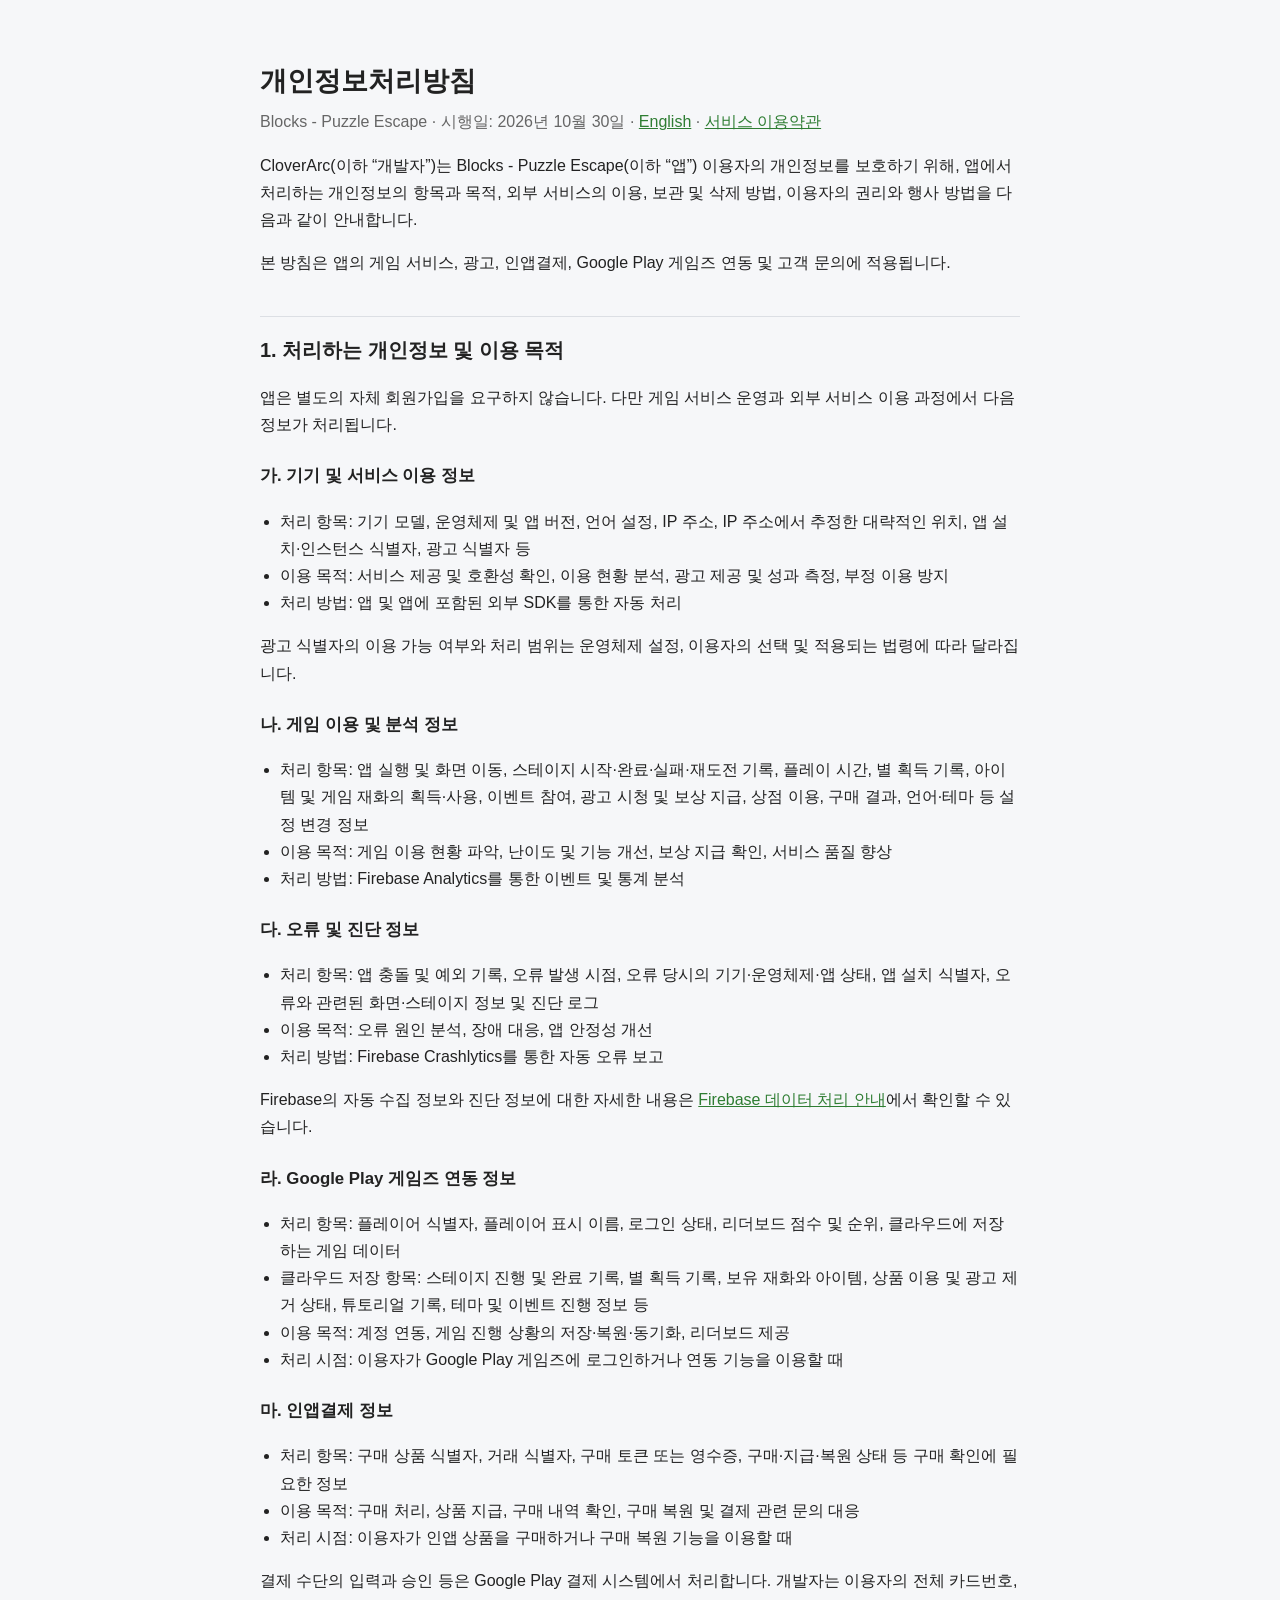
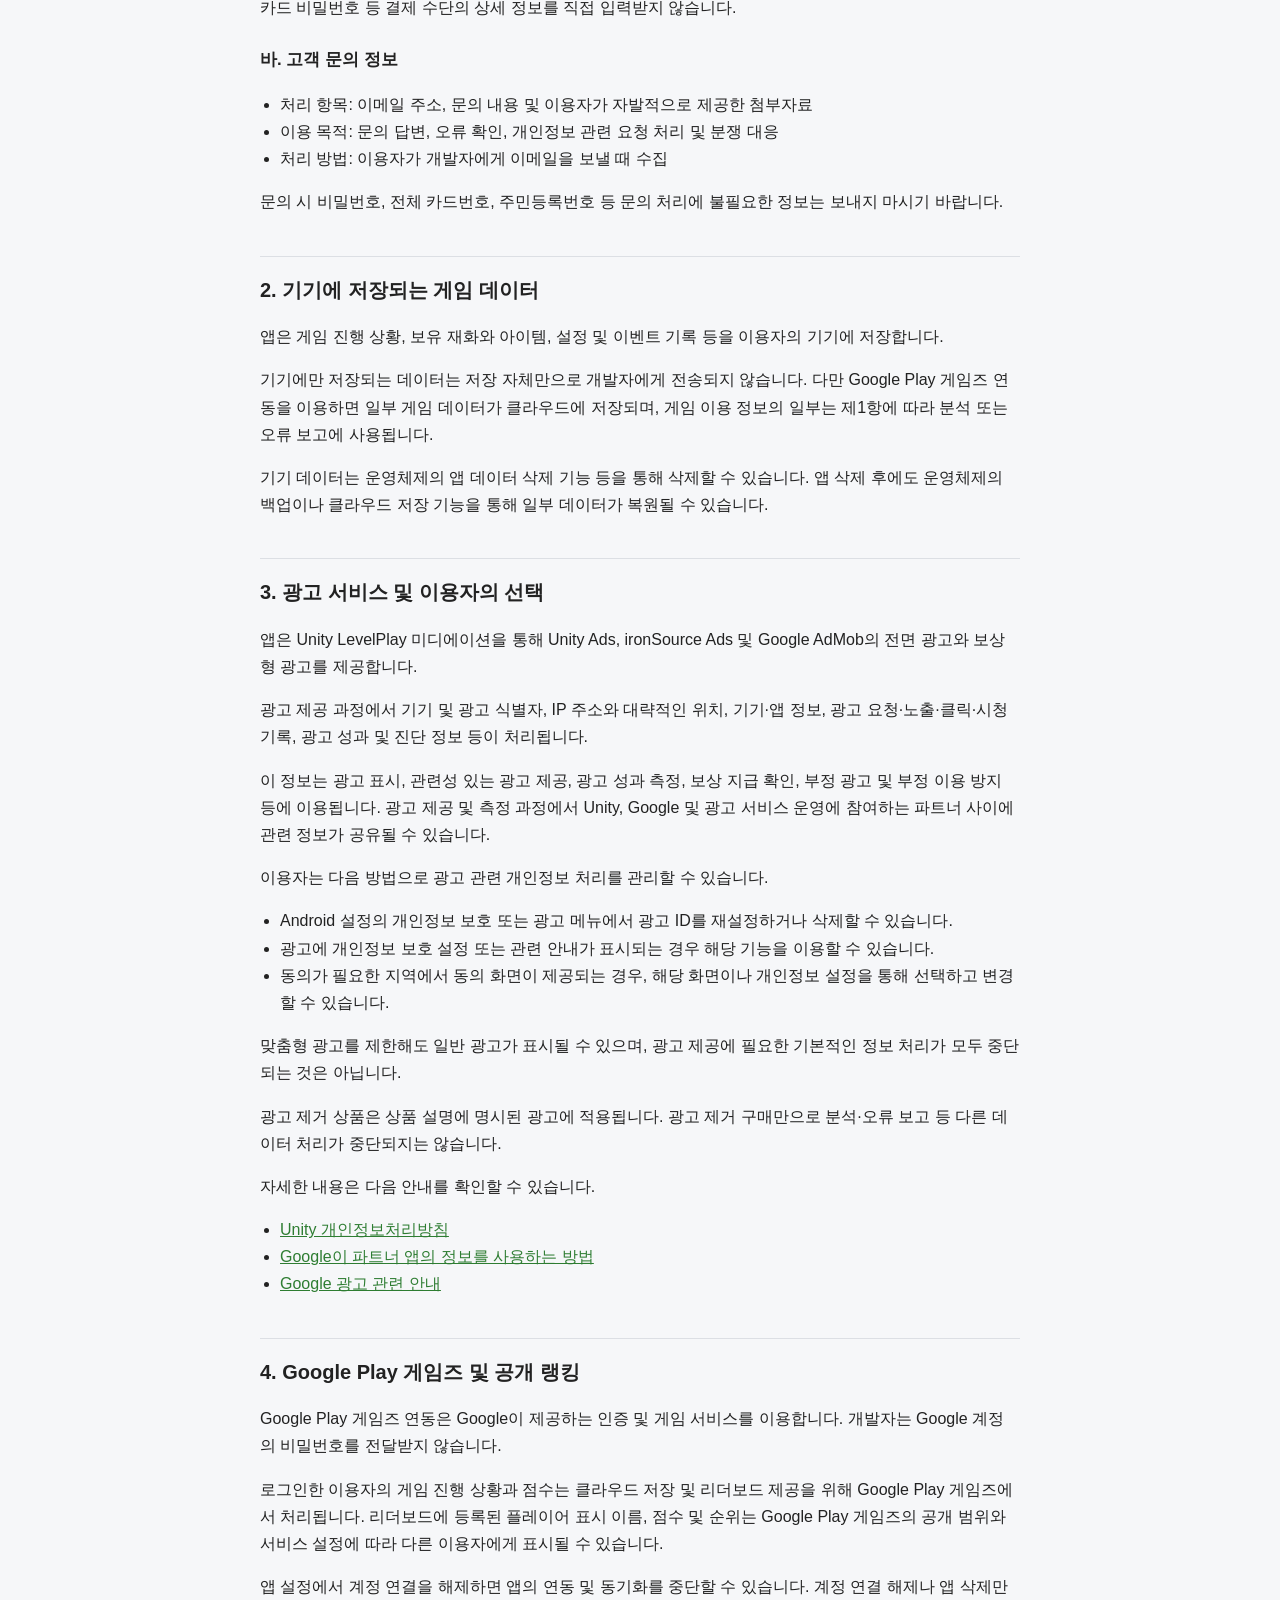
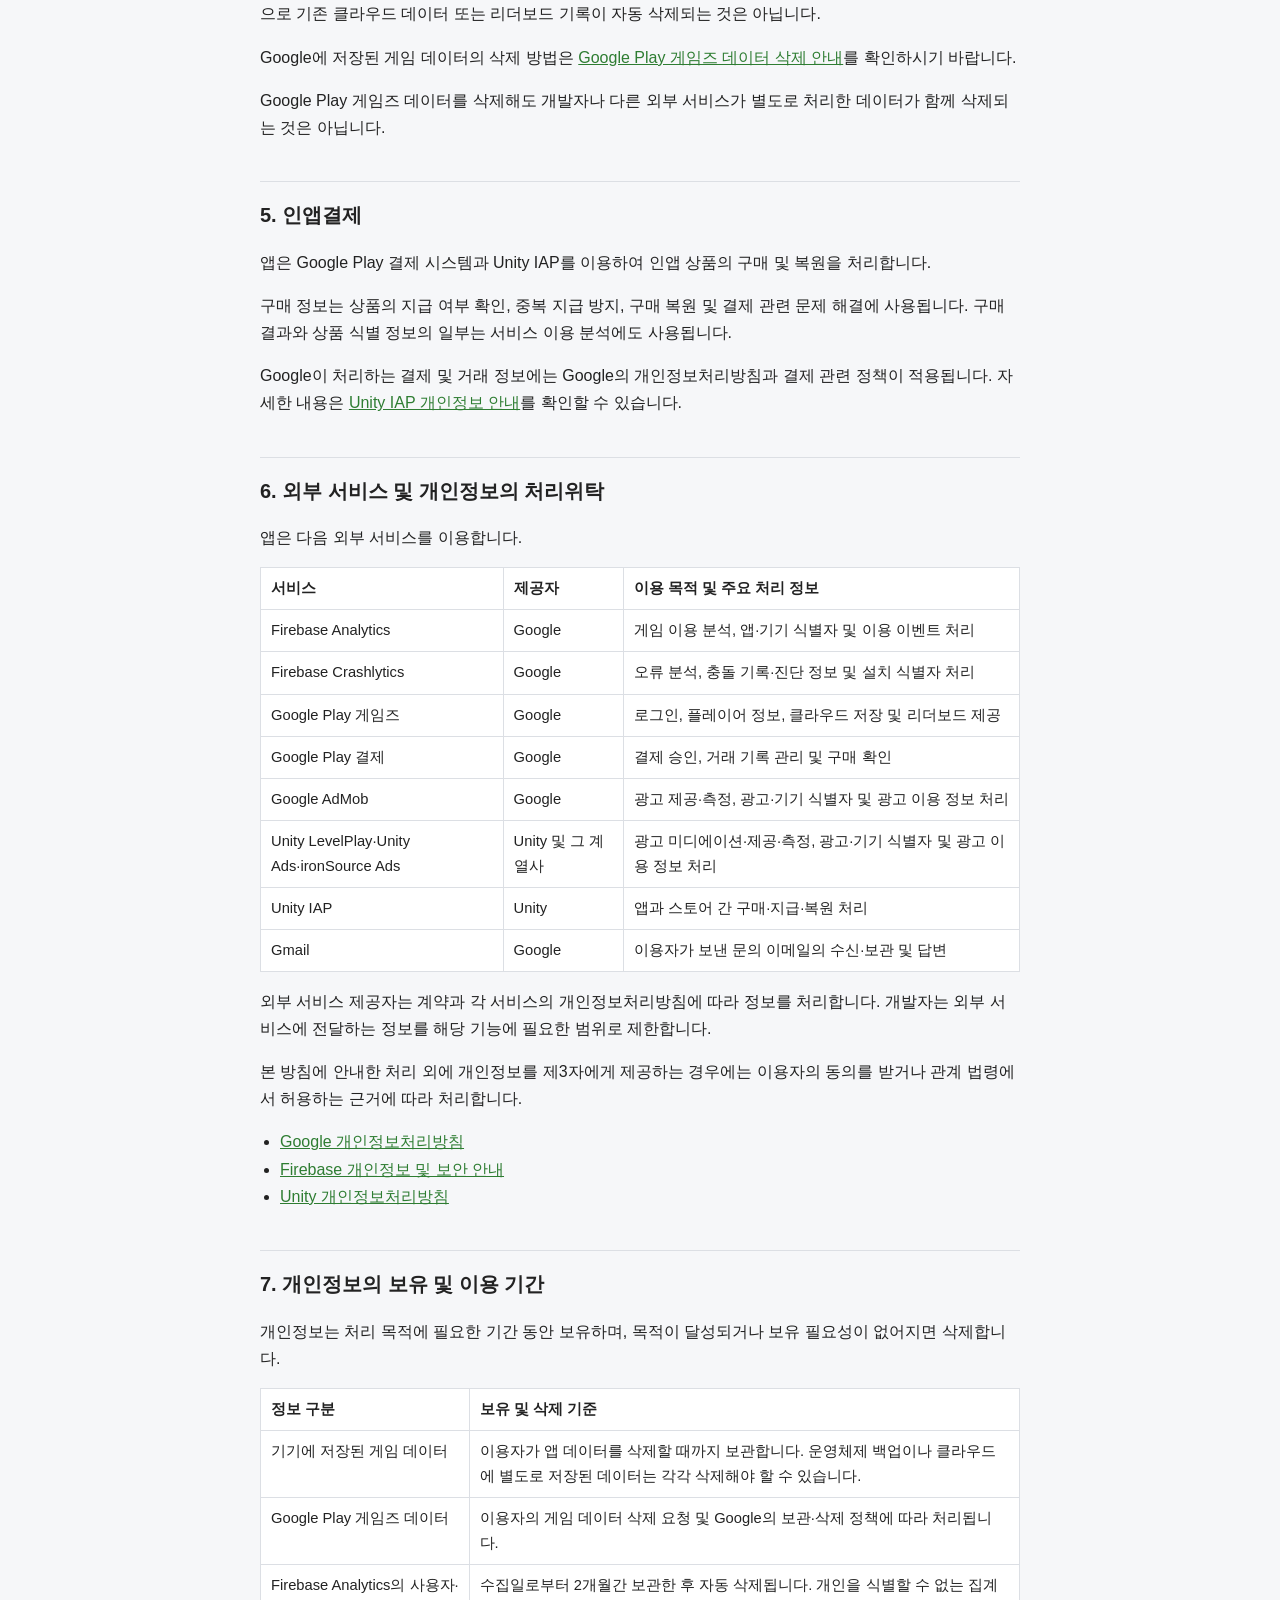
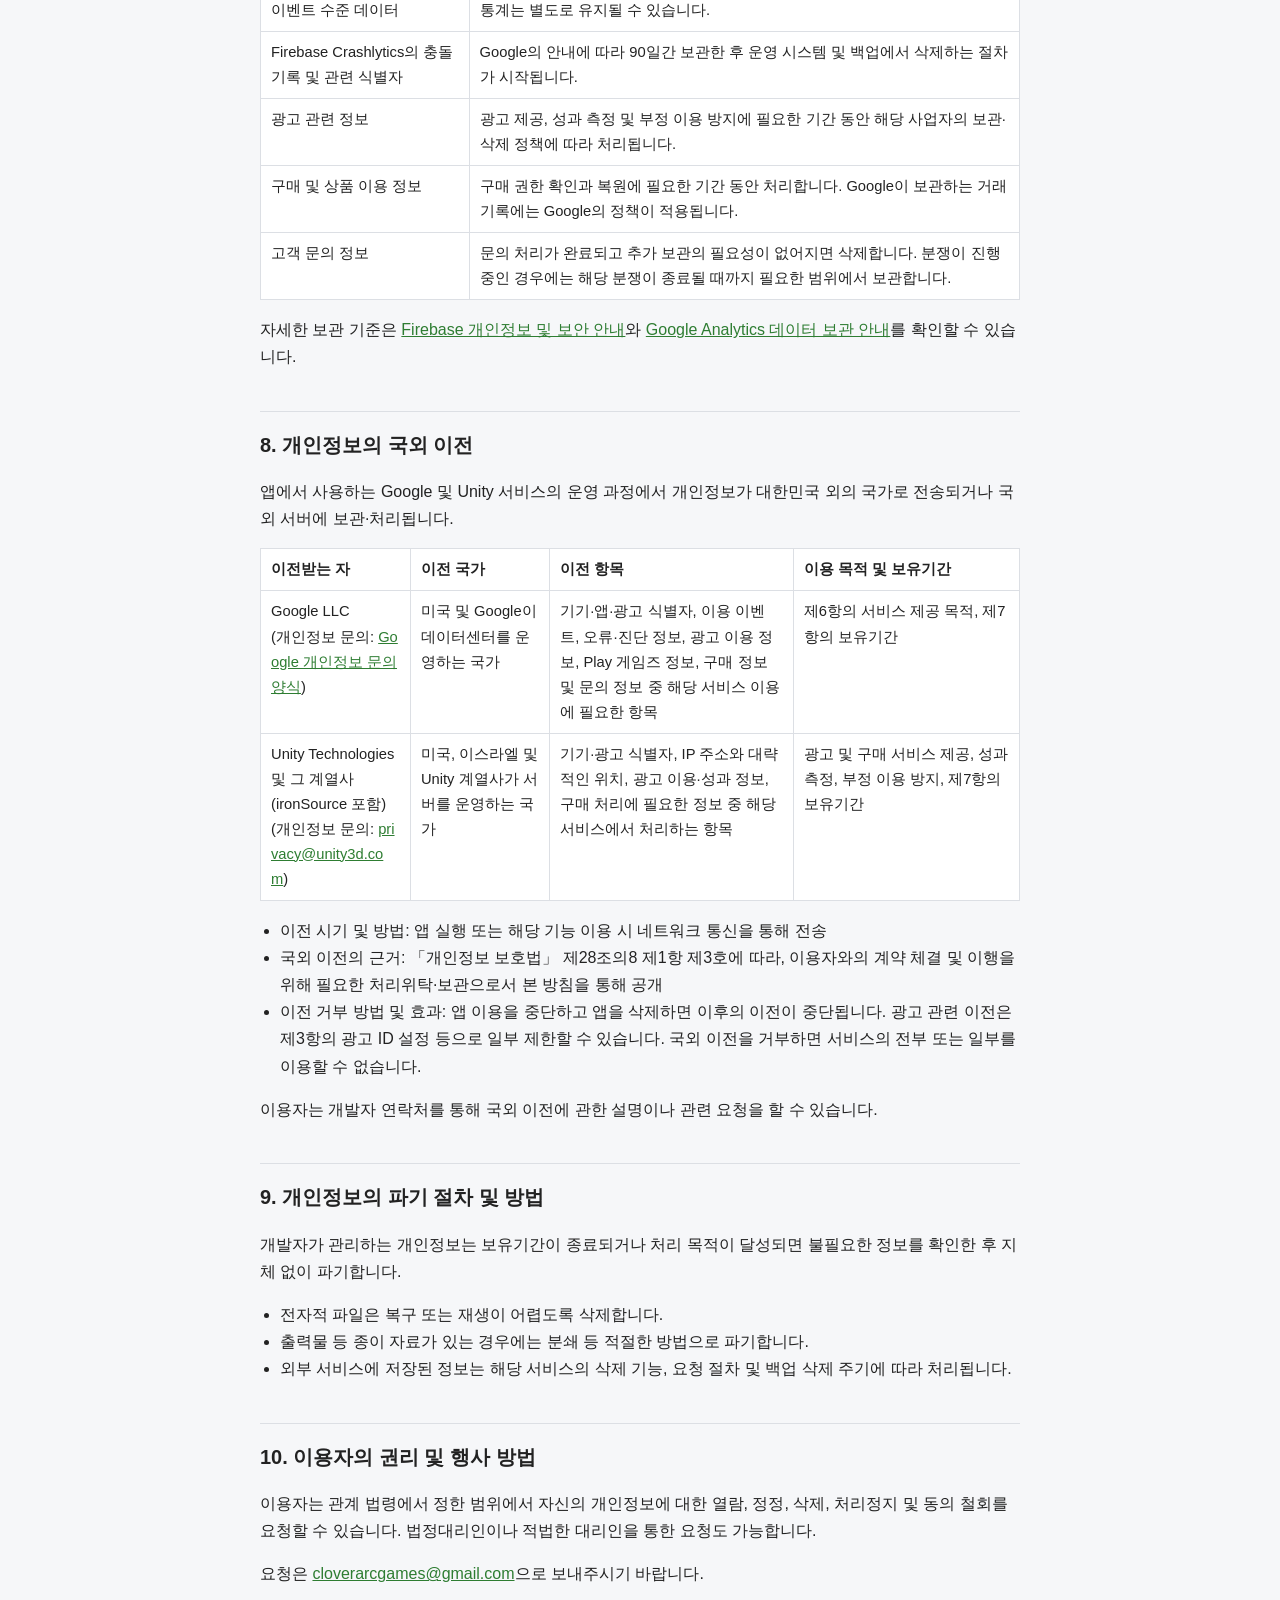
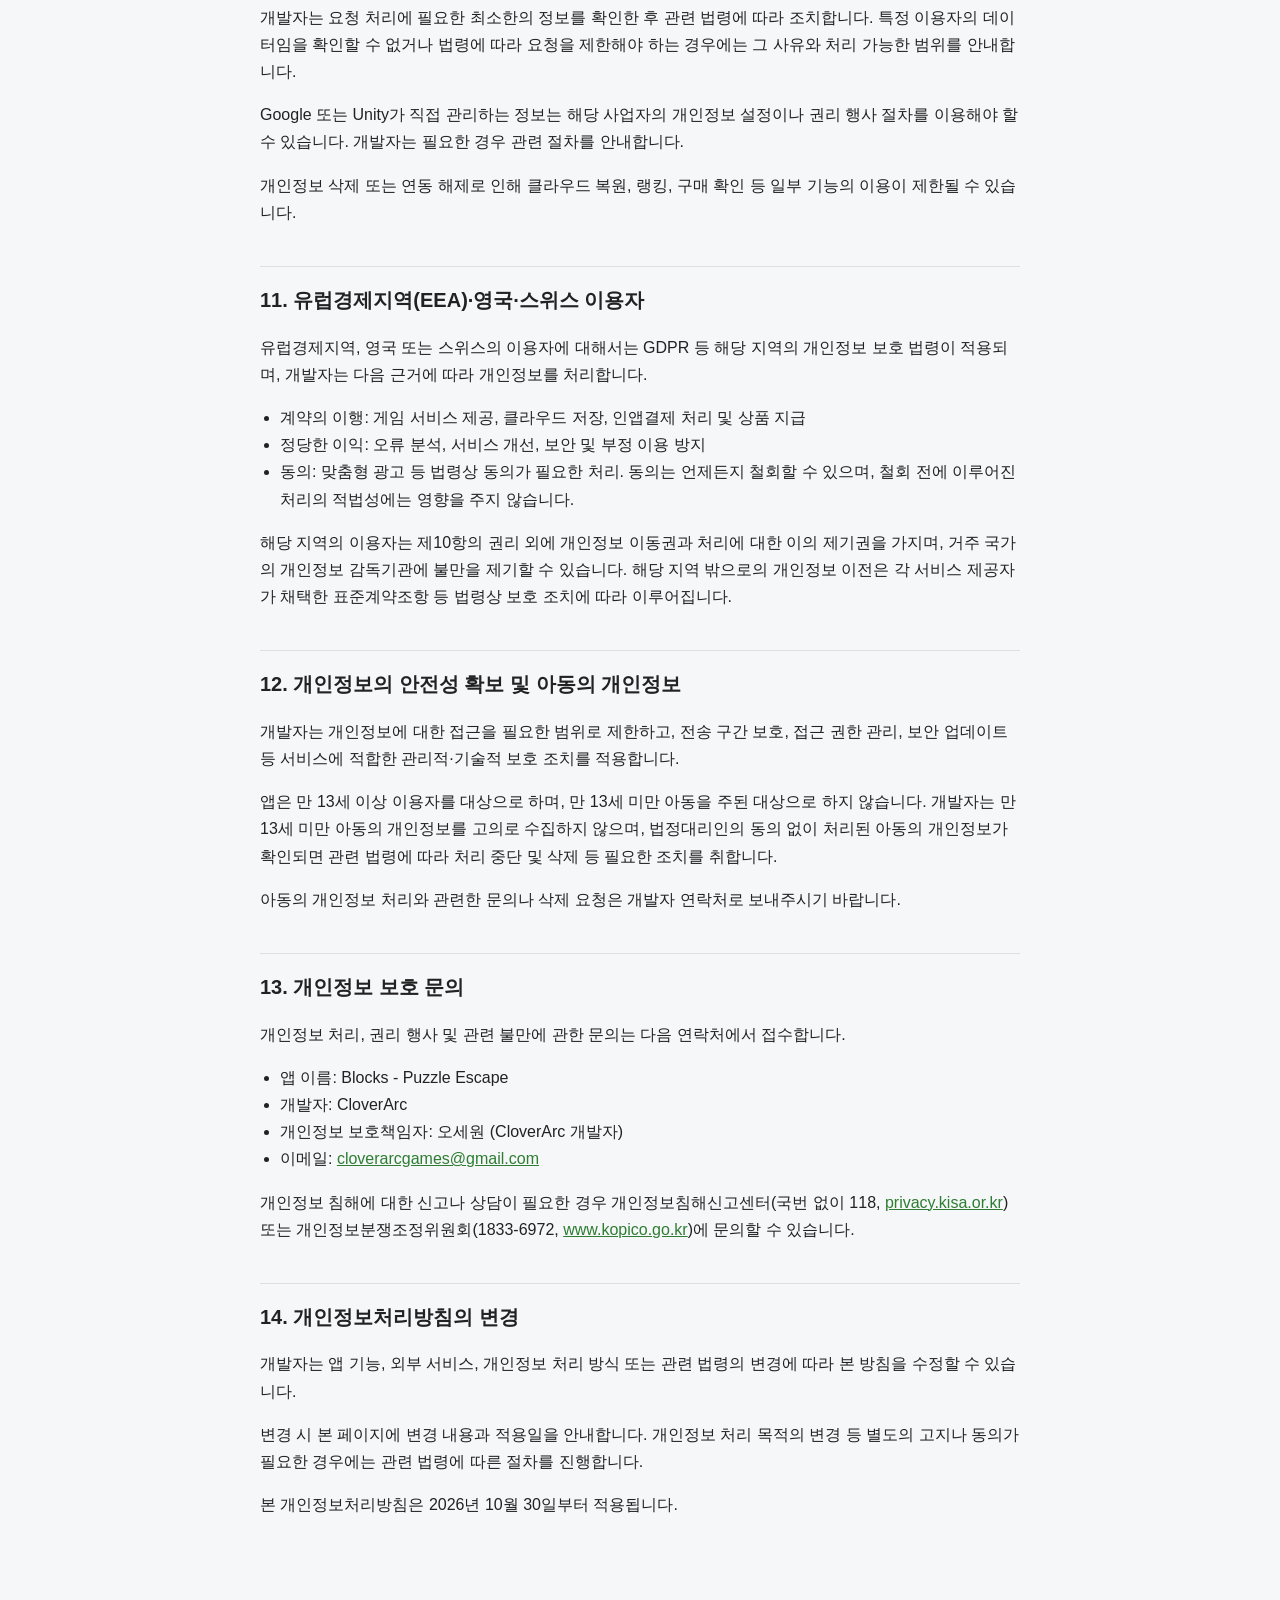
==== privacy-ko.html @ 192f9d43 "Private, Terms" ====
<!doctype html>
<html lang="ko">
<head>
  <meta charset="utf-8">
  <meta name="viewport" content="width=device-width, initial-scale=1">
  <title>개인정보처리방침 - Blocks - Puzzle Escape</title>
  <style>
    :root { --bg: #f6f7f9; --fg: #222; --muted: #666; --line: #dcdfe4; --link: #2e7d32; --card: #fff; }
    @media (prefers-color-scheme: dark) {
      :root { --bg: #15171a; --fg: #e6e6e6; --muted: #a0a4aa; --line: #33373d; --link: #81c784; --card: #1d2024; }
    }
    body { margin: 0; font-family: -apple-system, "Segoe UI", "Noto Sans KR", sans-serif; background: var(--bg); color: var(--fg); line-height: 1.7; }
    main { max-width: 760px; margin: 0 auto; padding: 40px 16px 80px; }
    h1 { font-size: 1.7rem; margin-bottom: 4px; }
    h2 { font-size: 1.25rem; margin-top: 40px; padding-top: 16px; border-top: 1px solid var(--line); }
    h3 { font-size: 1.05rem; margin-top: 24px; }
    a { color: var(--link); word-break: break-all; }
    .meta { color: var(--muted); margin-top: 0; }
    .table-wrap { overflow-x: auto; }
    table { border-collapse: collapse; width: 100%; background: var(--card); font-size: 0.92rem; }
    th, td { border: 1px solid var(--line); padding: 8px 10px; text-align: left; vertical-align: top; }
    th { white-space: nowrap; }
    ul { padding-left: 20px; }
  </style>
</head>
<body>
<main>
  <h1>개인정보처리방침</h1>
  <p class="meta">Blocks - Puzzle Escape · 시행일: 2026년 10월 30일 · <a href="privacy.html">English</a> · <a href="terms-ko.html">서비스 이용약관</a></p>

  <p>CloverArc(이하 “개발자”)는 Blocks - Puzzle Escape(이하 “앱”) 이용자의 개인정보를 보호하기 위해, 앱에서 처리하는 개인정보의 항목과 목적, 외부 서비스의 이용, 보관 및 삭제 방법, 이용자의 권리와 행사 방법을 다음과 같이 안내합니다.</p>
  <p>본 방침은 앱의 게임 서비스, 광고, 인앱결제, Google Play 게임즈 연동 및 고객 문의에 적용됩니다.</p>

  <h2>1. 처리하는 개인정보 및 이용 목적</h2>
  <p>앱은 별도의 자체 회원가입을 요구하지 않습니다. 다만 게임 서비스 운영과 외부 서비스 이용 과정에서 다음 정보가 처리됩니다.</p>

  <h3>가. 기기 및 서비스 이용 정보</h3>
  <ul>
    <li>처리 항목: 기기 모델, 운영체제 및 앱 버전, 언어 설정, IP 주소, IP 주소에서 추정한 대략적인 위치, 앱 설치·인스턴스 식별자, 광고 식별자 등</li>
    <li>이용 목적: 서비스 제공 및 호환성 확인, 이용 현황 분석, 광고 제공 및 성과 측정, 부정 이용 방지</li>
    <li>처리 방법: 앱 및 앱에 포함된 외부 SDK를 통한 자동 처리</li>
  </ul>
  <p>광고 식별자의 이용 가능 여부와 처리 범위는 운영체제 설정, 이용자의 선택 및 적용되는 법령에 따라 달라집니다.</p>

  <h3>나. 게임 이용 및 분석 정보</h3>
  <ul>
    <li>처리 항목: 앱 실행 및 화면 이동, 스테이지 시작·완료·실패·재도전 기록, 플레이 시간, 별 획득 기록, 아이템 및 게임 재화의 획득·사용, 이벤트 참여, 광고 시청 및 보상 지급, 상점 이용, 구매 결과, 언어·테마 등 설정 변경 정보</li>
    <li>이용 목적: 게임 이용 현황 파악, 난이도 및 기능 개선, 보상 지급 확인, 서비스 품질 향상</li>
    <li>처리 방법: Firebase Analytics를 통한 이벤트 및 통계 분석</li>
  </ul>

  <h3>다. 오류 및 진단 정보</h3>
  <ul>
    <li>처리 항목: 앱 충돌 및 예외 기록, 오류 발생 시점, 오류 당시의 기기·운영체제·앱 상태, 앱 설치 식별자, 오류와 관련된 화면·스테이지 정보 및 진단 로그</li>
    <li>이용 목적: 오류 원인 분석, 장애 대응, 앱 안정성 개선</li>
    <li>처리 방법: Firebase Crashlytics를 통한 자동 오류 보고</li>
  </ul>
  <p>Firebase의 자동 수집 정보와 진단 정보에 대한 자세한 내용은 <a href="https://firebase.google.com/docs/android/play-data-disclosure">Firebase 데이터 처리 안내</a>에서 확인할 수 있습니다.</p>

  <h3>라. Google Play 게임즈 연동 정보</h3>
  <ul>
    <li>처리 항목: 플레이어 식별자, 플레이어 표시 이름, 로그인 상태, 리더보드 점수 및 순위, 클라우드에 저장하는 게임 데이터</li>
    <li>클라우드 저장 항목: 스테이지 진행 및 완료 기록, 별 획득 기록, 보유 재화와 아이템, 상품 이용 및 광고 제거 상태, 튜토리얼 기록, 테마 및 이벤트 진행 정보 등</li>
    <li>이용 목적: 계정 연동, 게임 진행 상황의 저장·복원·동기화, 리더보드 제공</li>
    <li>처리 시점: 이용자가 Google Play 게임즈에 로그인하거나 연동 기능을 이용할 때</li>
  </ul>

  <h3>마. 인앱결제 정보</h3>
  <ul>
    <li>처리 항목: 구매 상품 식별자, 거래 식별자, 구매 토큰 또는 영수증, 구매·지급·복원 상태 등 구매 확인에 필요한 정보</li>
    <li>이용 목적: 구매 처리, 상품 지급, 구매 내역 확인, 구매 복원 및 결제 관련 문의 대응</li>
    <li>처리 시점: 이용자가 인앱 상품을 구매하거나 구매 복원 기능을 이용할 때</li>
  </ul>
  <p>결제 수단의 입력과 승인 등은 Google Play 결제 시스템에서 처리합니다. 개발자는 이용자의 전체 카드번호, 카드 비밀번호 등 결제 수단의 상세 정보를 직접 입력받지 않습니다.</p>

  <h3>바. 고객 문의 정보</h3>
  <ul>
    <li>처리 항목: 이메일 주소, 문의 내용 및 이용자가 자발적으로 제공한 첨부자료</li>
    <li>이용 목적: 문의 답변, 오류 확인, 개인정보 관련 요청 처리 및 분쟁 대응</li>
    <li>처리 방법: 이용자가 개발자에게 이메일을 보낼 때 수집</li>
  </ul>
  <p>문의 시 비밀번호, 전체 카드번호, 주민등록번호 등 문의 처리에 불필요한 정보는 보내지 마시기 바랍니다.</p>

  <h2>2. 기기에 저장되는 게임 데이터</h2>
  <p>앱은 게임 진행 상황, 보유 재화와 아이템, 설정 및 이벤트 기록 등을 이용자의 기기에 저장합니다.</p>
  <p>기기에만 저장되는 데이터는 저장 자체만으로 개발자에게 전송되지 않습니다. 다만 Google Play 게임즈 연동을 이용하면 일부 게임 데이터가 클라우드에 저장되며, 게임 이용 정보의 일부는 제1항에 따라 분석 또는 오류 보고에 사용됩니다.</p>
  <p>기기 데이터는 운영체제의 앱 데이터 삭제 기능 등을 통해 삭제할 수 있습니다. 앱 삭제 후에도 운영체제의 백업이나 클라우드 저장 기능을 통해 일부 데이터가 복원될 수 있습니다.</p>

  <h2>3. 광고 서비스 및 이용자의 선택</h2>
  <p>앱은 Unity LevelPlay 미디에이션을 통해 Unity Ads, ironSource Ads 및 Google AdMob의 전면 광고와 보상형 광고를 제공합니다.</p>
  <p>광고 제공 과정에서 기기 및 광고 식별자, IP 주소와 대략적인 위치, 기기·앱 정보, 광고 요청·노출·클릭·시청 기록, 광고 성과 및 진단 정보 등이 처리됩니다.</p>
  <p>이 정보는 광고 표시, 관련성 있는 광고 제공, 광고 성과 측정, 보상 지급 확인, 부정 광고 및 부정 이용 방지 등에 이용됩니다. 광고 제공 및 측정 과정에서 Unity, Google 및 광고 서비스 운영에 참여하는 파트너 사이에 관련 정보가 공유될 수 있습니다.</p>
  <p>이용자는 다음 방법으로 광고 관련 개인정보 처리를 관리할 수 있습니다.</p>
  <ul>
    <li>Android 설정의 개인정보 보호 또는 광고 메뉴에서 광고 ID를 재설정하거나 삭제할 수 있습니다.</li>
    <li>광고에 개인정보 보호 설정 또는 관련 안내가 표시되는 경우 해당 기능을 이용할 수 있습니다.</li>
    <li>동의가 필요한 지역에서 동의 화면이 제공되는 경우, 해당 화면이나 개인정보 설정을 통해 선택하고 변경할 수 있습니다.</li>
  </ul>
  <p>맞춤형 광고를 제한해도 일반 광고가 표시될 수 있으며, 광고 제공에 필요한 기본적인 정보 처리가 모두 중단되는 것은 아닙니다.</p>
  <p>광고 제거 상품은 상품 설명에 명시된 광고에 적용됩니다. 광고 제거 구매만으로 분석·오류 보고 등 다른 데이터 처리가 중단되지는 않습니다.</p>
  <p>자세한 내용은 다음 안내를 확인할 수 있습니다.</p>
  <ul>
    <li><a href="https://unity.com/legal/game-player-and-app-user-privacy-policy">Unity 개인정보처리방침</a></li>
    <li><a href="https://policies.google.com/technologies/partner-sites?hl=ko">Google이 파트너 앱의 정보를 사용하는 방법</a></li>
    <li><a href="https://policies.google.com/technologies/ads?hl=ko">Google 광고 관련 안내</a></li>
  </ul>

  <h2>4. Google Play 게임즈 및 공개 랭킹</h2>
  <p>Google Play 게임즈 연동은 Google이 제공하는 인증 및 게임 서비스를 이용합니다. 개발자는 Google 계정의 비밀번호를 전달받지 않습니다.</p>
  <p>로그인한 이용자의 게임 진행 상황과 점수는 클라우드 저장 및 리더보드 제공을 위해 Google Play 게임즈에서 처리됩니다. 리더보드에 등록된 플레이어 표시 이름, 점수 및 순위는 Google Play 게임즈의 공개 범위와 서비스 설정에 따라 다른 이용자에게 표시될 수 있습니다.</p>
  <p>앱 설정에서 계정 연결을 해제하면 앱의 연동 및 동기화를 중단할 수 있습니다. 계정 연결 해제나 앱 삭제만으로 기존 클라우드 데이터 또는 리더보드 기록이 자동 삭제되는 것은 아닙니다.</p>
  <p>Google에 저장된 게임 데이터의 삭제 방법은 <a href="https://support.google.com/googleplay/answer/9130646?hl=ko">Google Play 게임즈 데이터 삭제 안내</a>를 확인하시기 바랍니다.</p>
  <p>Google Play 게임즈 데이터를 삭제해도 개발자나 다른 외부 서비스가 별도로 처리한 데이터가 함께 삭제되는 것은 아닙니다.</p>

  <h2>5. 인앱결제</h2>
  <p>앱은 Google Play 결제 시스템과 Unity IAP를 이용하여 인앱 상품의 구매 및 복원을 처리합니다.</p>
  <p>구매 정보는 상품의 지급 여부 확인, 중복 지급 방지, 구매 복원 및 결제 관련 문제 해결에 사용됩니다. 구매 결과와 상품 식별 정보의 일부는 서비스 이용 분석에도 사용됩니다.</p>
  <p>Google이 처리하는 결제 및 거래 정보에는 Google의 개인정보처리방침과 결제 관련 정책이 적용됩니다. 자세한 내용은 <a href="https://docs.unity.com/en-us/iap/privacy-and-consent">Unity IAP 개인정보 안내</a>를 확인할 수 있습니다.</p>

  <h2>6. 외부 서비스 및 개인정보의 처리위탁</h2>
  <p>앱은 다음 외부 서비스를 이용합니다.</p>
  <div class="table-wrap">
  <table>
    <tr><th>서비스</th><th>제공자</th><th>이용 목적 및 주요 처리 정보</th></tr>
    <tr><td>Firebase Analytics</td><td>Google</td><td>게임 이용 분석, 앱·기기 식별자 및 이용 이벤트 처리</td></tr>
    <tr><td>Firebase Crashlytics</td><td>Google</td><td>오류 분석, 충돌 기록·진단 정보 및 설치 식별자 처리</td></tr>
    <tr><td>Google Play 게임즈</td><td>Google</td><td>로그인, 플레이어 정보, 클라우드 저장 및 리더보드 제공</td></tr>
    <tr><td>Google Play 결제</td><td>Google</td><td>결제 승인, 거래 기록 관리 및 구매 확인</td></tr>
    <tr><td>Google AdMob</td><td>Google</td><td>광고 제공·측정, 광고·기기 식별자 및 광고 이용 정보 처리</td></tr>
    <tr><td>Unity LevelPlay·Unity Ads·ironSource Ads</td><td>Unity 및 그 계열사</td><td>광고 미디에이션·제공·측정, 광고·기기 식별자 및 광고 이용 정보 처리</td></tr>
    <tr><td>Unity IAP</td><td>Unity</td><td>앱과 스토어 간 구매·지급·복원 처리</td></tr>
    <tr><td>Gmail</td><td>Google</td><td>이용자가 보낸 문의 이메일의 수신·보관 및 답변</td></tr>
  </table>
  </div>
  <p>외부 서비스 제공자는 계약과 각 서비스의 개인정보처리방침에 따라 정보를 처리합니다. 개발자는 외부 서비스에 전달하는 정보를 해당 기능에 필요한 범위로 제한합니다.</p>
  <p>본 방침에 안내한 처리 외에 개인정보를 제3자에게 제공하는 경우에는 이용자의 동의를 받거나 관계 법령에서 허용하는 근거에 따라 처리합니다.</p>
  <ul>
    <li><a href="https://policies.google.com/privacy?hl=ko">Google 개인정보처리방침</a></li>
    <li><a href="https://firebase.google.com/support/privacy">Firebase 개인정보 및 보안 안내</a></li>
    <li><a href="https://unity.com/legal/game-player-and-app-user-privacy-policy">Unity 개인정보처리방침</a></li>
  </ul>

  <h2>7. 개인정보의 보유 및 이용 기간</h2>
  <p>개인정보는 처리 목적에 필요한 기간 동안 보유하며, 목적이 달성되거나 보유 필요성이 없어지면 삭제합니다.</p>
  <div class="table-wrap">
  <table>
    <tr><th>정보 구분</th><th>보유 및 삭제 기준</th></tr>
    <tr><td>기기에 저장된 게임 데이터</td><td>이용자가 앱 데이터를 삭제할 때까지 보관합니다. 운영체제 백업이나 클라우드에 별도로 저장된 데이터는 각각 삭제해야 할 수 있습니다.</td></tr>
    <tr><td>Google Play 게임즈 데이터</td><td>이용자의 게임 데이터 삭제 요청 및 Google의 보관·삭제 정책에 따라 처리됩니다.</td></tr>
    <tr><td>Firebase Analytics의 사용자·이벤트 수준 데이터</td><td>수집일로부터 2개월간 보관한 후 자동 삭제됩니다. 개인을 식별할 수 없는 집계 통계는 별도로 유지될 수 있습니다.</td></tr>
    <tr><td>Firebase Crashlytics의 충돌 기록 및 관련 식별자</td><td>Google의 안내에 따라 90일간 보관한 후 운영 시스템 및 백업에서 삭제하는 절차가 시작됩니다.</td></tr>
    <tr><td>광고 관련 정보</td><td>광고 제공, 성과 측정 및 부정 이용 방지에 필요한 기간 동안 해당 사업자의 보관·삭제 정책에 따라 처리됩니다.</td></tr>
    <tr><td>구매 및 상품 이용 정보</td><td>구매 권한 확인과 복원에 필요한 기간 동안 처리합니다. Google이 보관하는 거래 기록에는 Google의 정책이 적용됩니다.</td></tr>
    <tr><td>고객 문의 정보</td><td>문의 처리가 완료되고 추가 보관의 필요성이 없어지면 삭제합니다. 분쟁이 진행 중인 경우에는 해당 분쟁이 종료될 때까지 필요한 범위에서 보관합니다.</td></tr>
  </table>
  </div>
  <p>자세한 보관 기준은 <a href="https://firebase.google.com/support/privacy">Firebase 개인정보 및 보안 안내</a>와 <a href="https://support.google.com/analytics/answer/7667196?hl=ko">Google Analytics 데이터 보관 안내</a>를 확인할 수 있습니다.</p>

  <h2>8. 개인정보의 국외 이전</h2>
  <p>앱에서 사용하는 Google 및 Unity 서비스의 운영 과정에서 개인정보가 대한민국 외의 국가로 전송되거나 국외 서버에 보관·처리됩니다.</p>
  <div class="table-wrap">
  <table>
    <tr><th>이전받는 자</th><th>이전 국가</th><th>이전 항목</th><th>이용 목적 및 보유기간</th></tr>
    <tr>
      <td>Google LLC<br>(개인정보 문의: <a href="https://support.google.com/policies/contact/general_privacy_form">Google 개인정보 문의 양식</a>)</td>
      <td>미국 및 Google이 데이터센터를 운영하는 국가</td>
      <td>기기·앱·광고 식별자, 이용 이벤트, 오류·진단 정보, 광고 이용 정보, Play 게임즈 정보, 구매 정보 및 문의 정보 중 해당 서비스 이용에 필요한 항목</td>
      <td>제6항의 서비스 제공 목적, 제7항의 보유기간</td>
    </tr>
    <tr>
      <td>Unity Technologies 및 그 계열사(ironSource 포함)<br>(개인정보 문의: <a href="mailto:privacy@unity3d.com">privacy@unity3d.com</a>)</td>
      <td>미국, 이스라엘 및 Unity 계열사가 서버를 운영하는 국가</td>
      <td>기기·광고 식별자, IP 주소와 대략적인 위치, 광고 이용·성과 정보, 구매 처리에 필요한 정보 중 해당 서비스에서 처리하는 항목</td>
      <td>광고 및 구매 서비스 제공, 성과 측정, 부정 이용 방지, 제7항의 보유기간</td>
    </tr>
  </table>
  </div>
  <ul>
    <li>이전 시기 및 방법: 앱 실행 또는 해당 기능 이용 시 네트워크 통신을 통해 전송</li>
    <li>국외 이전의 근거: 「개인정보 보호법」 제28조의8 제1항 제3호에 따라, 이용자와의 계약 체결 및 이행을 위해 필요한 처리위탁·보관으로서 본 방침을 통해 공개</li>
    <li>이전 거부 방법 및 효과: 앱 이용을 중단하고 앱을 삭제하면 이후의 이전이 중단됩니다. 광고 관련 이전은 제3항의 광고 ID 설정 등으로 일부 제한할 수 있습니다. 국외 이전을 거부하면 서비스의 전부 또는 일부를 이용할 수 없습니다.</li>
  </ul>
  <p>이용자는 개발자 연락처를 통해 국외 이전에 관한 설명이나 관련 요청을 할 수 있습니다.</p>

  <h2>9. 개인정보의 파기 절차 및 방법</h2>
  <p>개발자가 관리하는 개인정보는 보유기간이 종료되거나 처리 목적이 달성되면 불필요한 정보를 확인한 후 지체 없이 파기합니다.</p>
  <ul>
    <li>전자적 파일은 복구 또는 재생이 어렵도록 삭제합니다.</li>
    <li>출력물 등 종이 자료가 있는 경우에는 분쇄 등 적절한 방법으로 파기합니다.</li>
    <li>외부 서비스에 저장된 정보는 해당 서비스의 삭제 기능, 요청 절차 및 백업 삭제 주기에 따라 처리됩니다.</li>
  </ul>

  <h2>10. 이용자의 권리 및 행사 방법</h2>
  <p>이용자는 관계 법령에서 정한 범위에서 자신의 개인정보에 대한 열람, 정정, 삭제, 처리정지 및 동의 철회를 요청할 수 있습니다. 법정대리인이나 적법한 대리인을 통한 요청도 가능합니다.</p>
  <p>요청은 <a href="mailto:cloverarcgames@gmail.com">cloverarcgames@gmail.com</a>으로 보내주시기 바랍니다.</p>
  <p>개발자는 요청 처리에 필요한 최소한의 정보를 확인한 후 관련 법령에 따라 조치합니다. 특정 이용자의 데이터임을 확인할 수 없거나 법령에 따라 요청을 제한해야 하는 경우에는 그 사유와 처리 가능한 범위를 안내합니다.</p>
  <p>Google 또는 Unity가 직접 관리하는 정보는 해당 사업자의 개인정보 설정이나 권리 행사 절차를 이용해야 할 수 있습니다. 개발자는 필요한 경우 관련 절차를 안내합니다.</p>
  <p>개인정보 삭제 또는 연동 해제로 인해 클라우드 복원, 랭킹, 구매 확인 등 일부 기능의 이용이 제한될 수 있습니다.</p>

  <h2>11. 유럽경제지역(EEA)·영국·스위스 이용자</h2>
  <p>유럽경제지역, 영국 또는 스위스의 이용자에 대해서는 GDPR 등 해당 지역의 개인정보 보호 법령이 적용되며, 개발자는 다음 근거에 따라 개인정보를 처리합니다.</p>
  <ul>
    <li>계약의 이행: 게임 서비스 제공, 클라우드 저장, 인앱결제 처리 및 상품 지급</li>
    <li>정당한 이익: 오류 분석, 서비스 개선, 보안 및 부정 이용 방지</li>
    <li>동의: 맞춤형 광고 등 법령상 동의가 필요한 처리. 동의는 언제든지 철회할 수 있으며, 철회 전에 이루어진 처리의 적법성에는 영향을 주지 않습니다.</li>
  </ul>
  <p>해당 지역의 이용자는 제10항의 권리 외에 개인정보 이동권과 처리에 대한 이의 제기권을 가지며, 거주 국가의 개인정보 감독기관에 불만을 제기할 수 있습니다. 해당 지역 밖으로의 개인정보 이전은 각 서비스 제공자가 채택한 표준계약조항 등 법령상 보호 조치에 따라 이루어집니다.</p>

  <h2>12. 개인정보의 안전성 확보 및 아동의 개인정보</h2>
  <p>개발자는 개인정보에 대한 접근을 필요한 범위로 제한하고, 전송 구간 보호, 접근 권한 관리, 보안 업데이트 등 서비스에 적합한 관리적·기술적 보호 조치를 적용합니다.</p>
  <p>앱은 만 13세 이상 이용자를 대상으로 하며, 만 13세 미만 아동을 주된 대상으로 하지 않습니다. 개발자는 만 13세 미만 아동의 개인정보를 고의로 수집하지 않으며, 법정대리인의 동의 없이 처리된 아동의 개인정보가 확인되면 관련 법령에 따라 처리 중단 및 삭제 등 필요한 조치를 취합니다.</p>
  <p>아동의 개인정보 처리와 관련한 문의나 삭제 요청은 개발자 연락처로 보내주시기 바랍니다.</p>

  <h2>13. 개인정보 보호 문의</h2>
  <p>개인정보 처리, 권리 행사 및 관련 불만에 관한 문의는 다음 연락처에서 접수합니다.</p>
  <ul>
    <li>앱 이름: Blocks - Puzzle Escape</li>
    <li>개발자: CloverArc</li>
    <li>개인정보 보호책임자: 오세원 (CloverArc 개발자)</li>
    <li>이메일: <a href="mailto:cloverarcgames@gmail.com">cloverarcgames@gmail.com</a></li>
  </ul>
  <p>개인정보 침해에 대한 신고나 상담이 필요한 경우 개인정보침해신고센터(국번 없이 118, <a href="https://privacy.kisa.or.kr">privacy.kisa.or.kr</a>) 또는 개인정보분쟁조정위원회(1833-6972, <a href="https://www.kopico.go.kr">www.kopico.go.kr</a>)에 문의할 수 있습니다.</p>

  <h2>14. 개인정보처리방침의 변경</h2>
  <p>개발자는 앱 기능, 외부 서비스, 개인정보 처리 방식 또는 관련 법령의 변경에 따라 본 방침을 수정할 수 있습니다.</p>
  <p>변경 시 본 페이지에 변경 내용과 적용일을 안내합니다. 개인정보 처리 목적의 변경 등 별도의 고지나 동의가 필요한 경우에는 관련 법령에 따른 절차를 진행합니다.</p>
  <p>본 개인정보처리방침은 2026년 10월 30일부터 적용됩니다.</p>
</main>
</body>
</html>
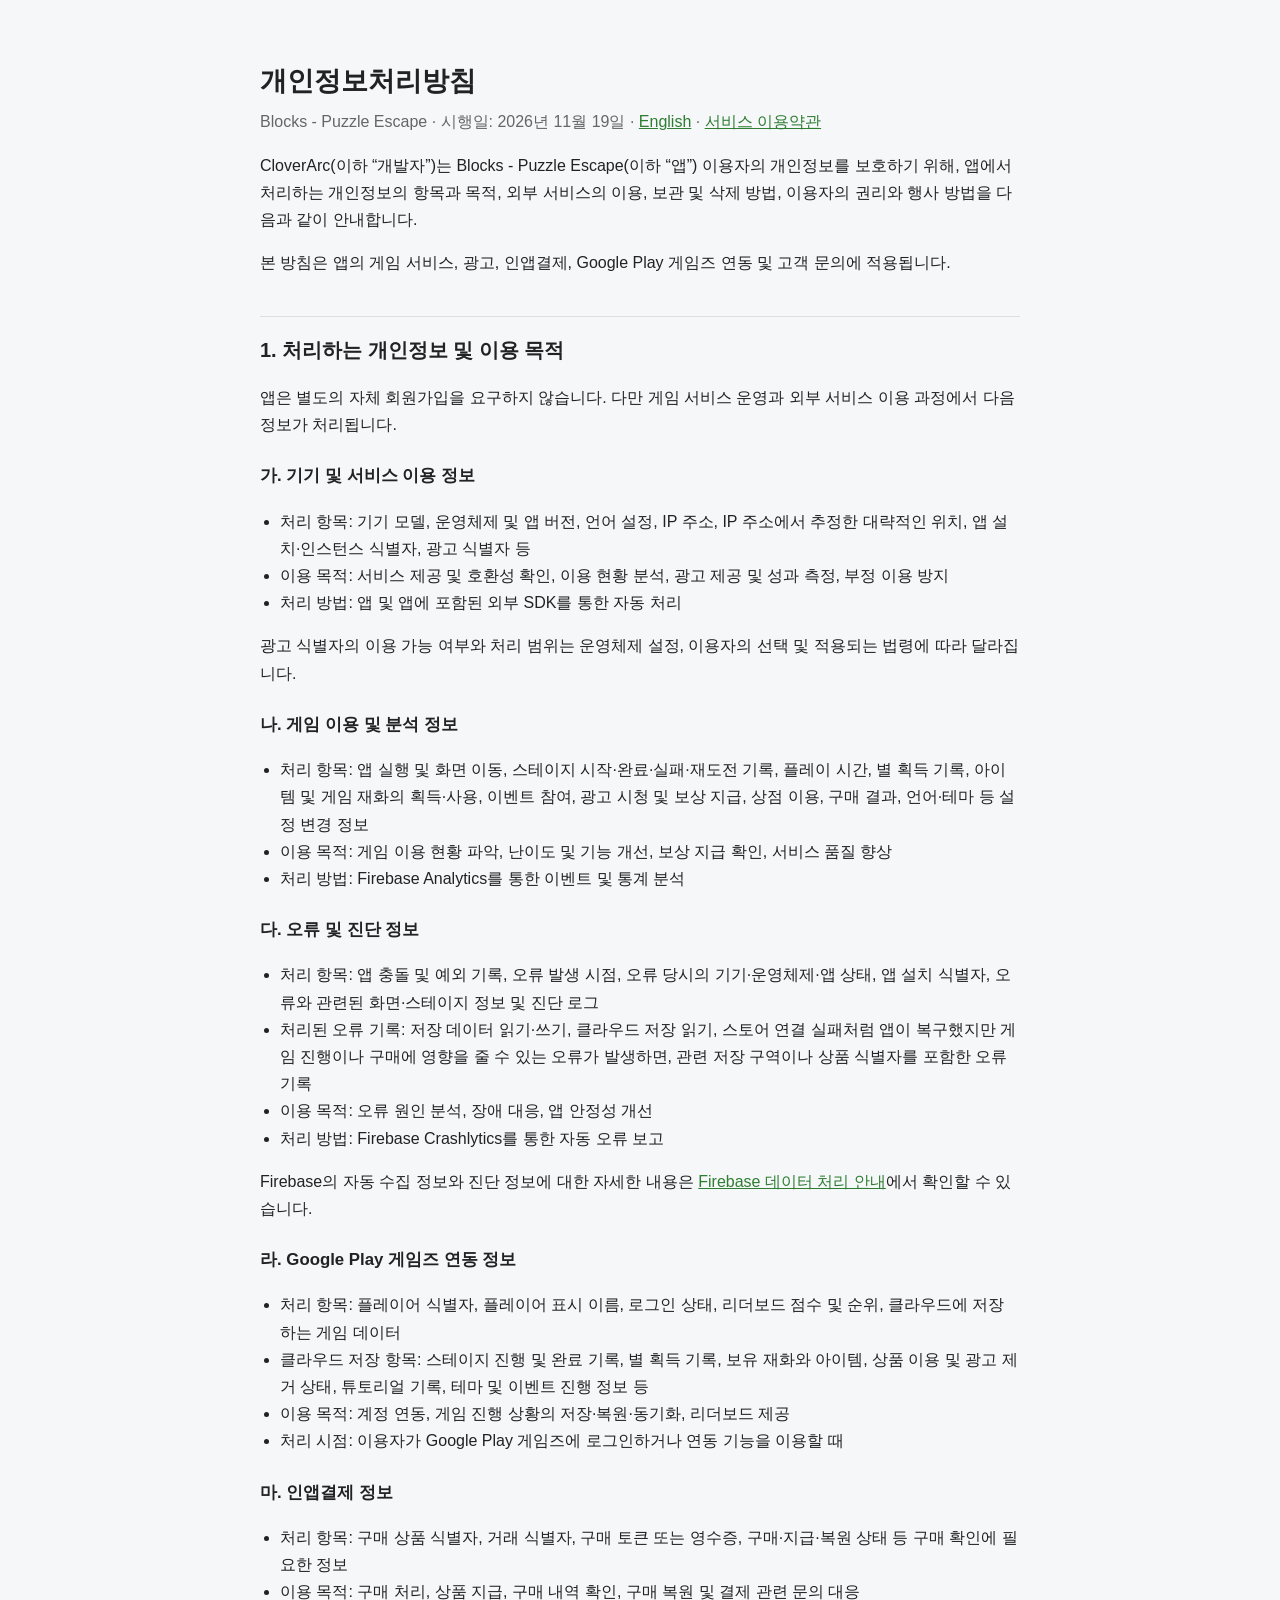
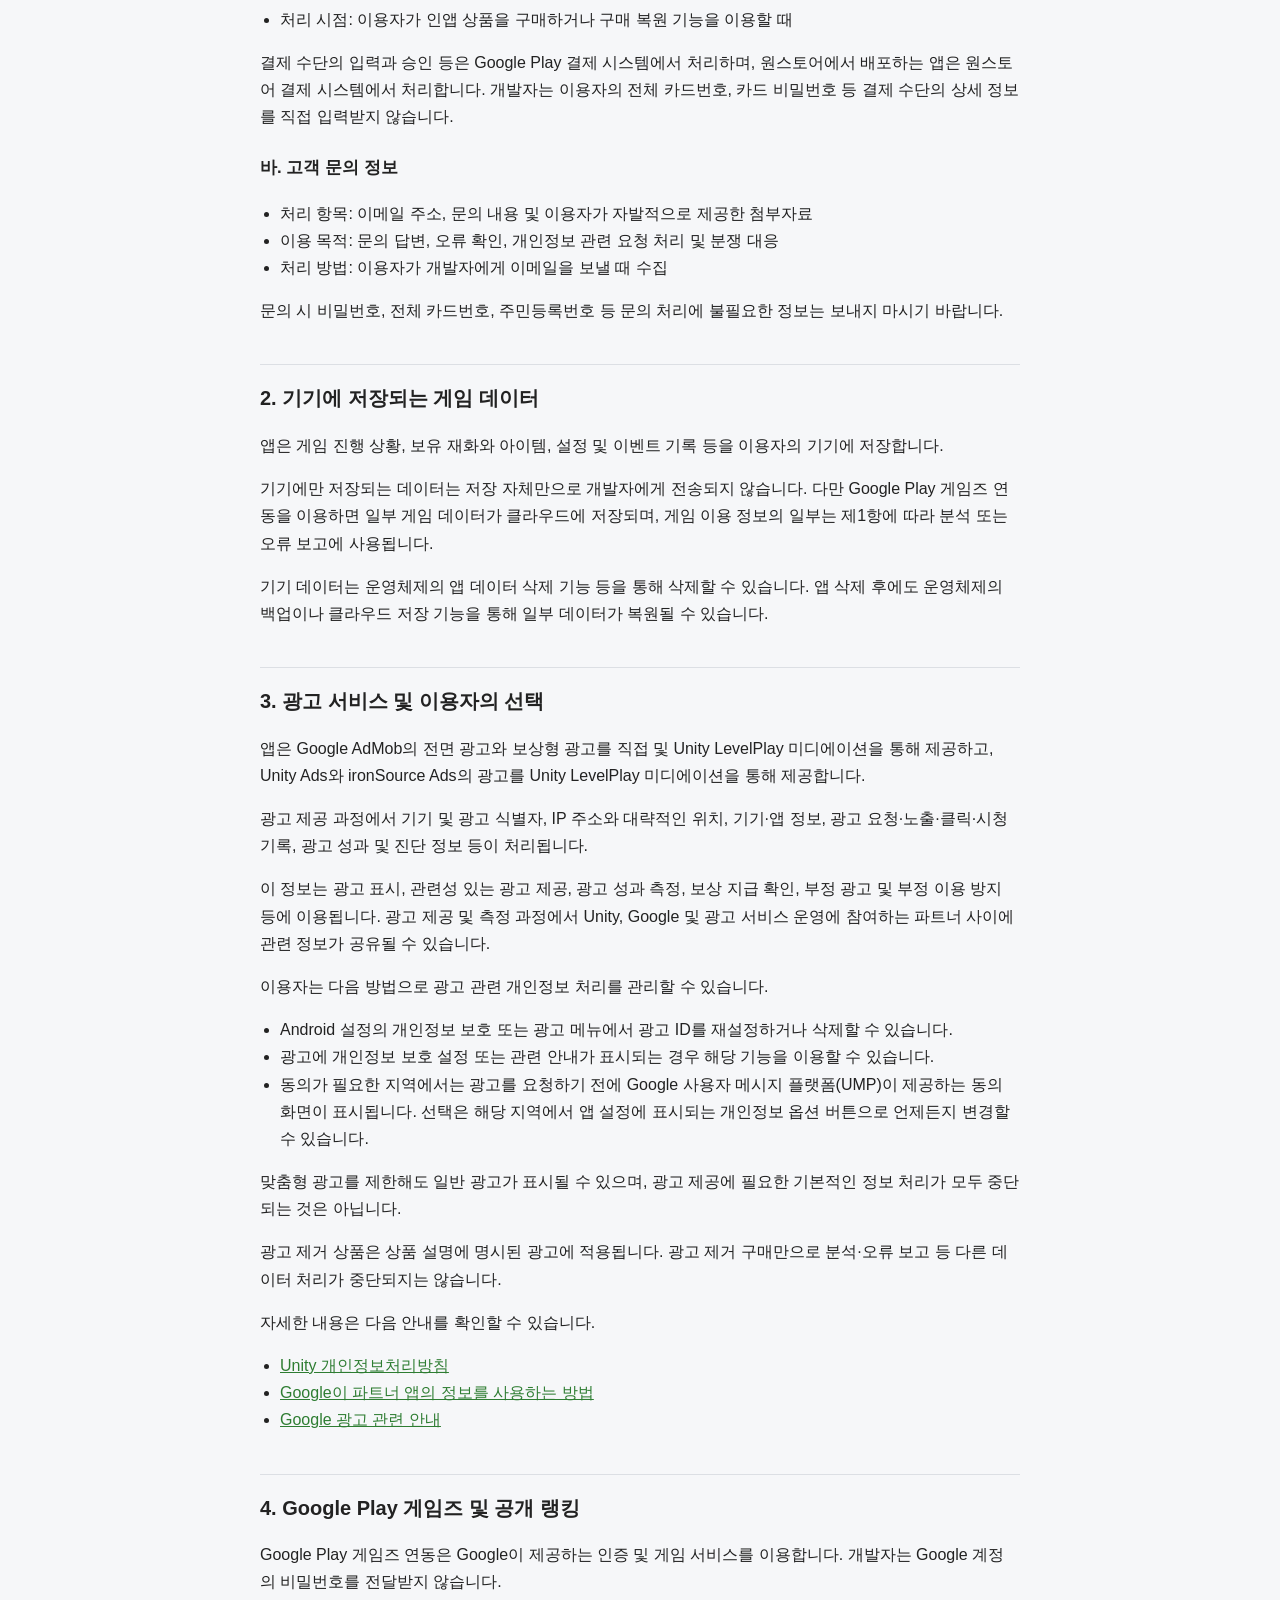
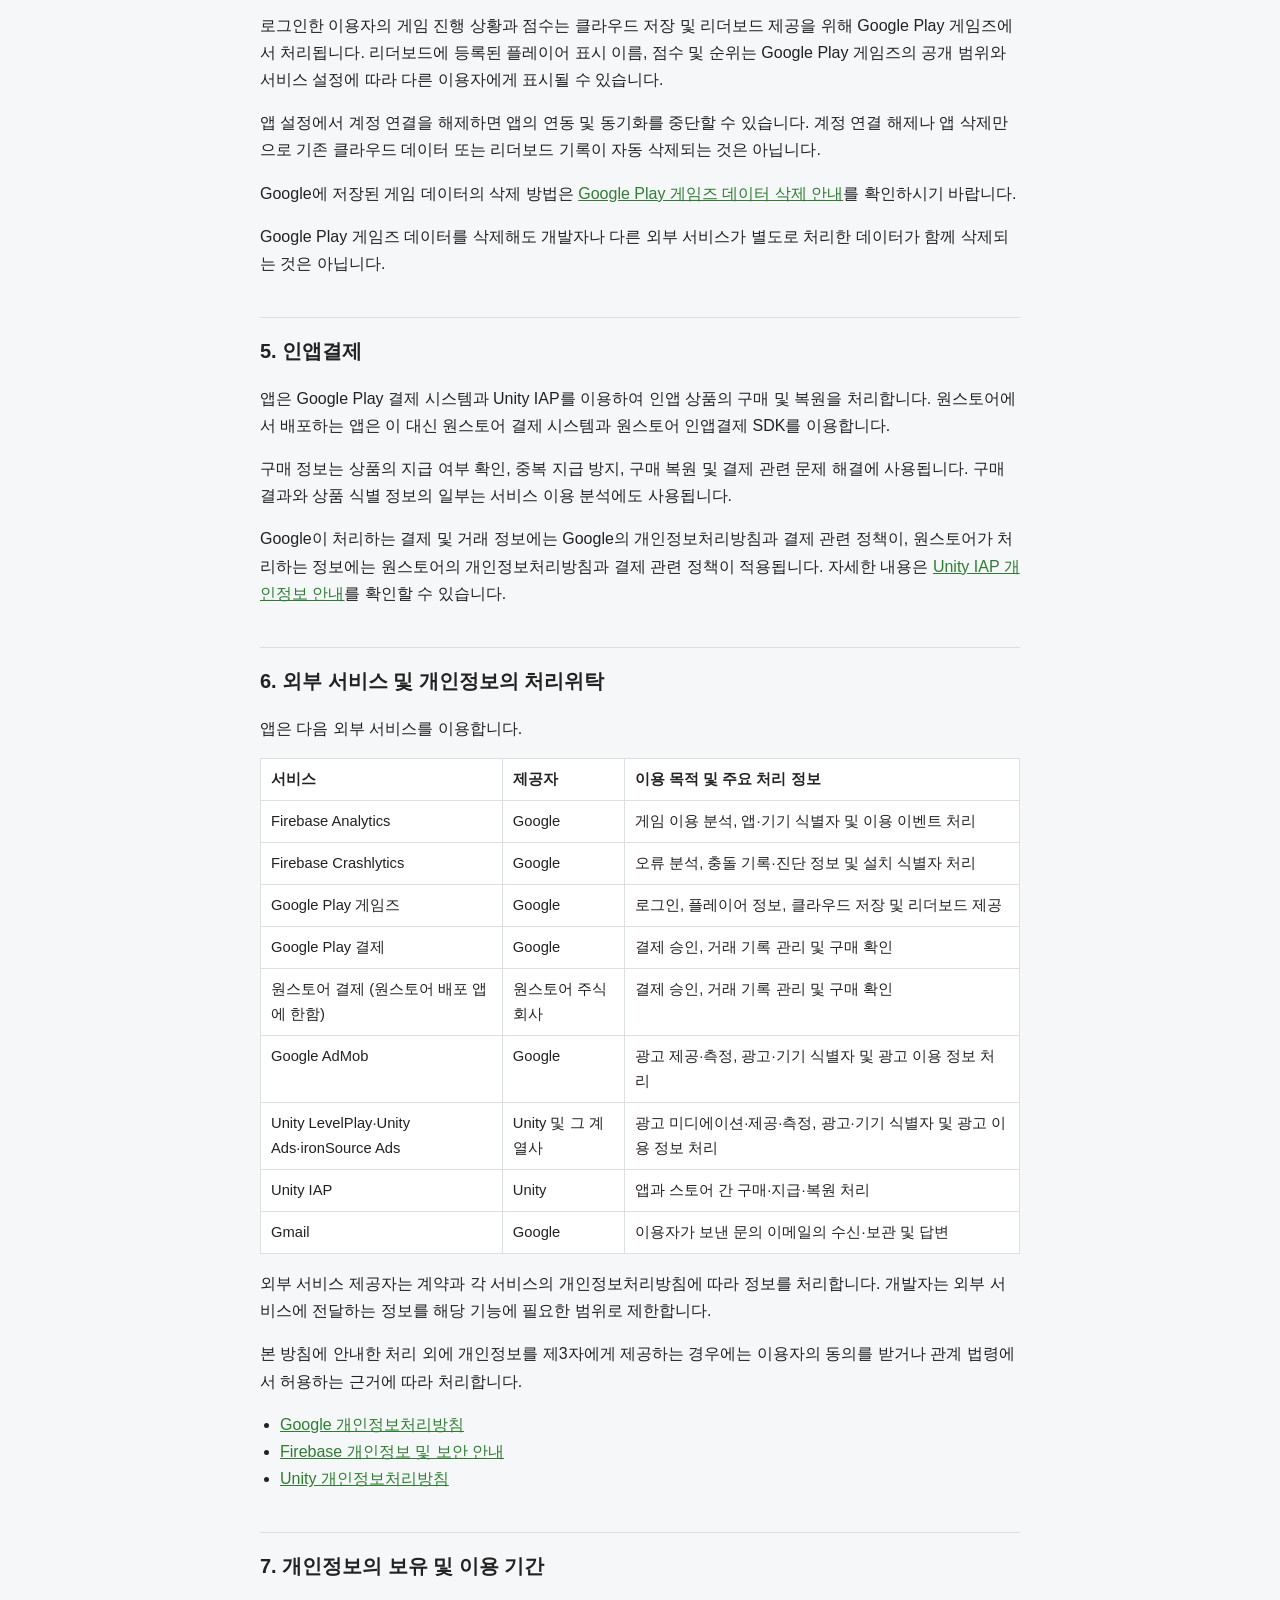
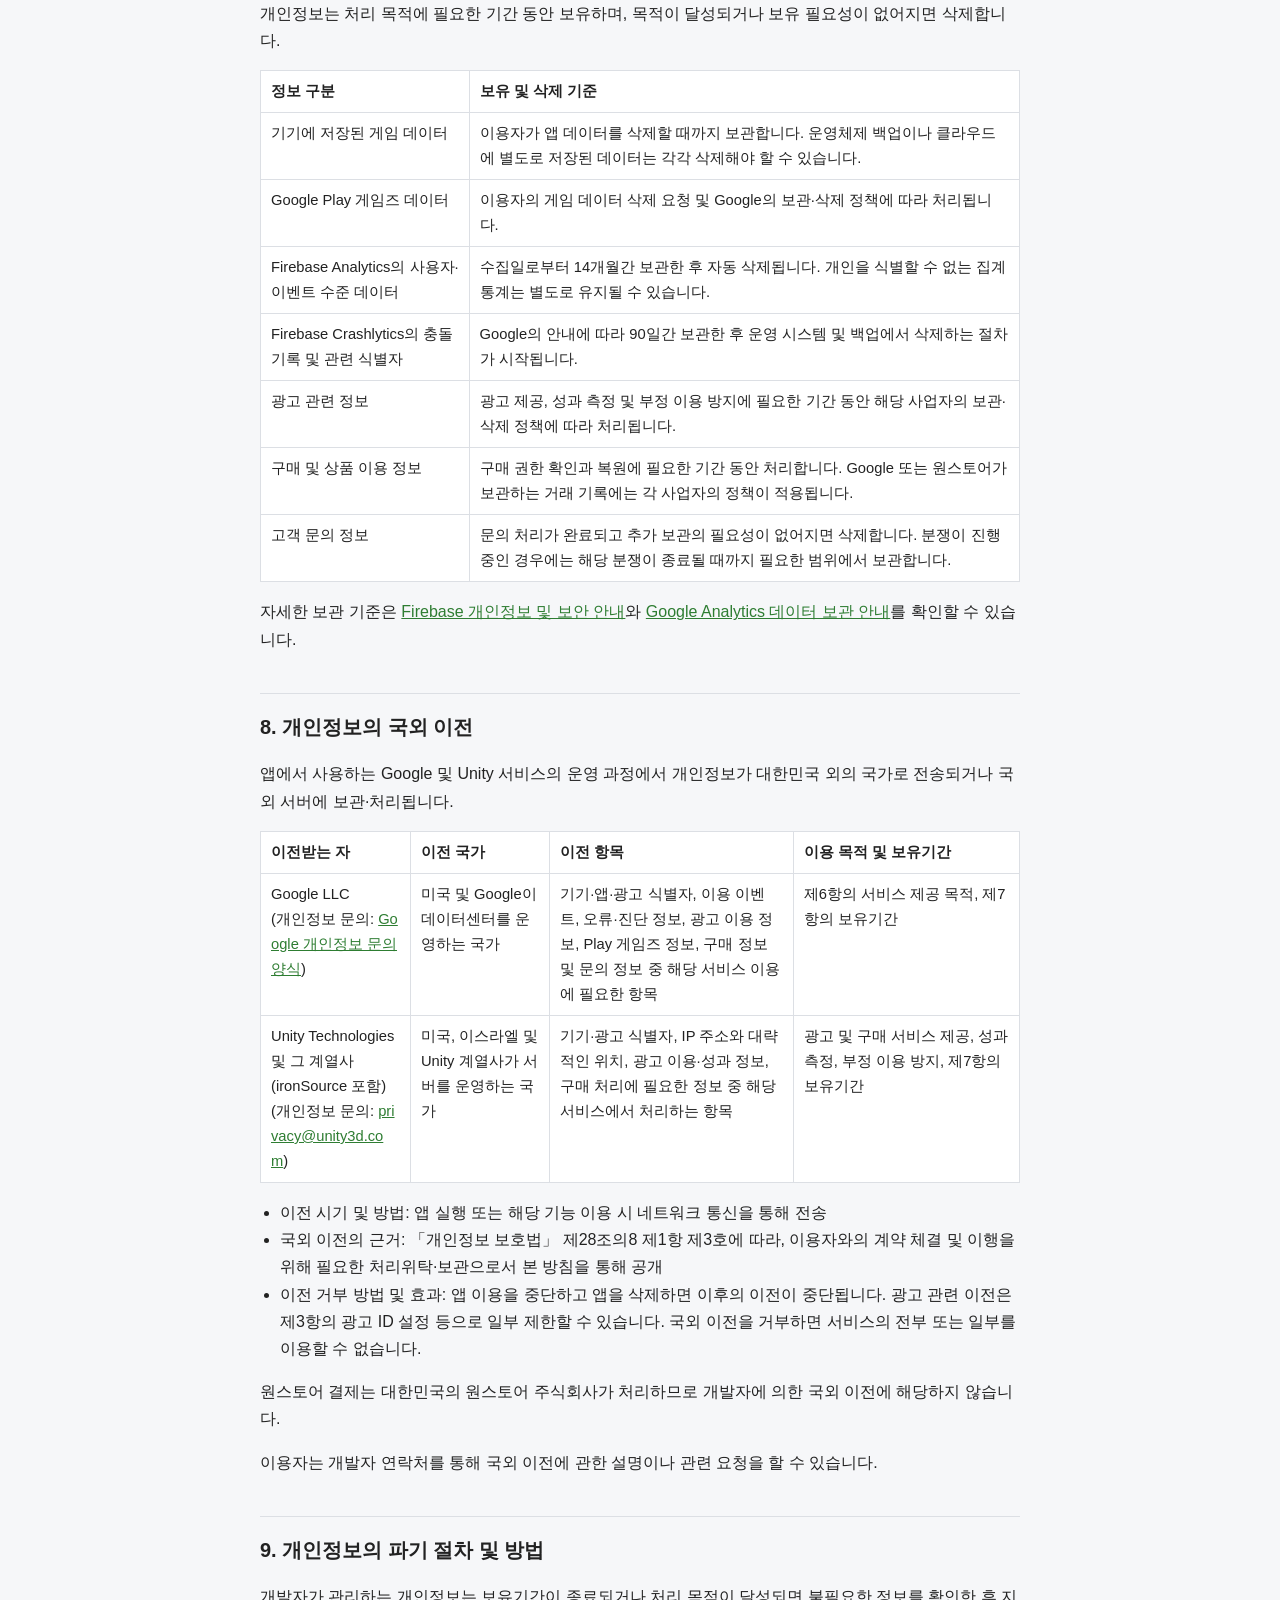
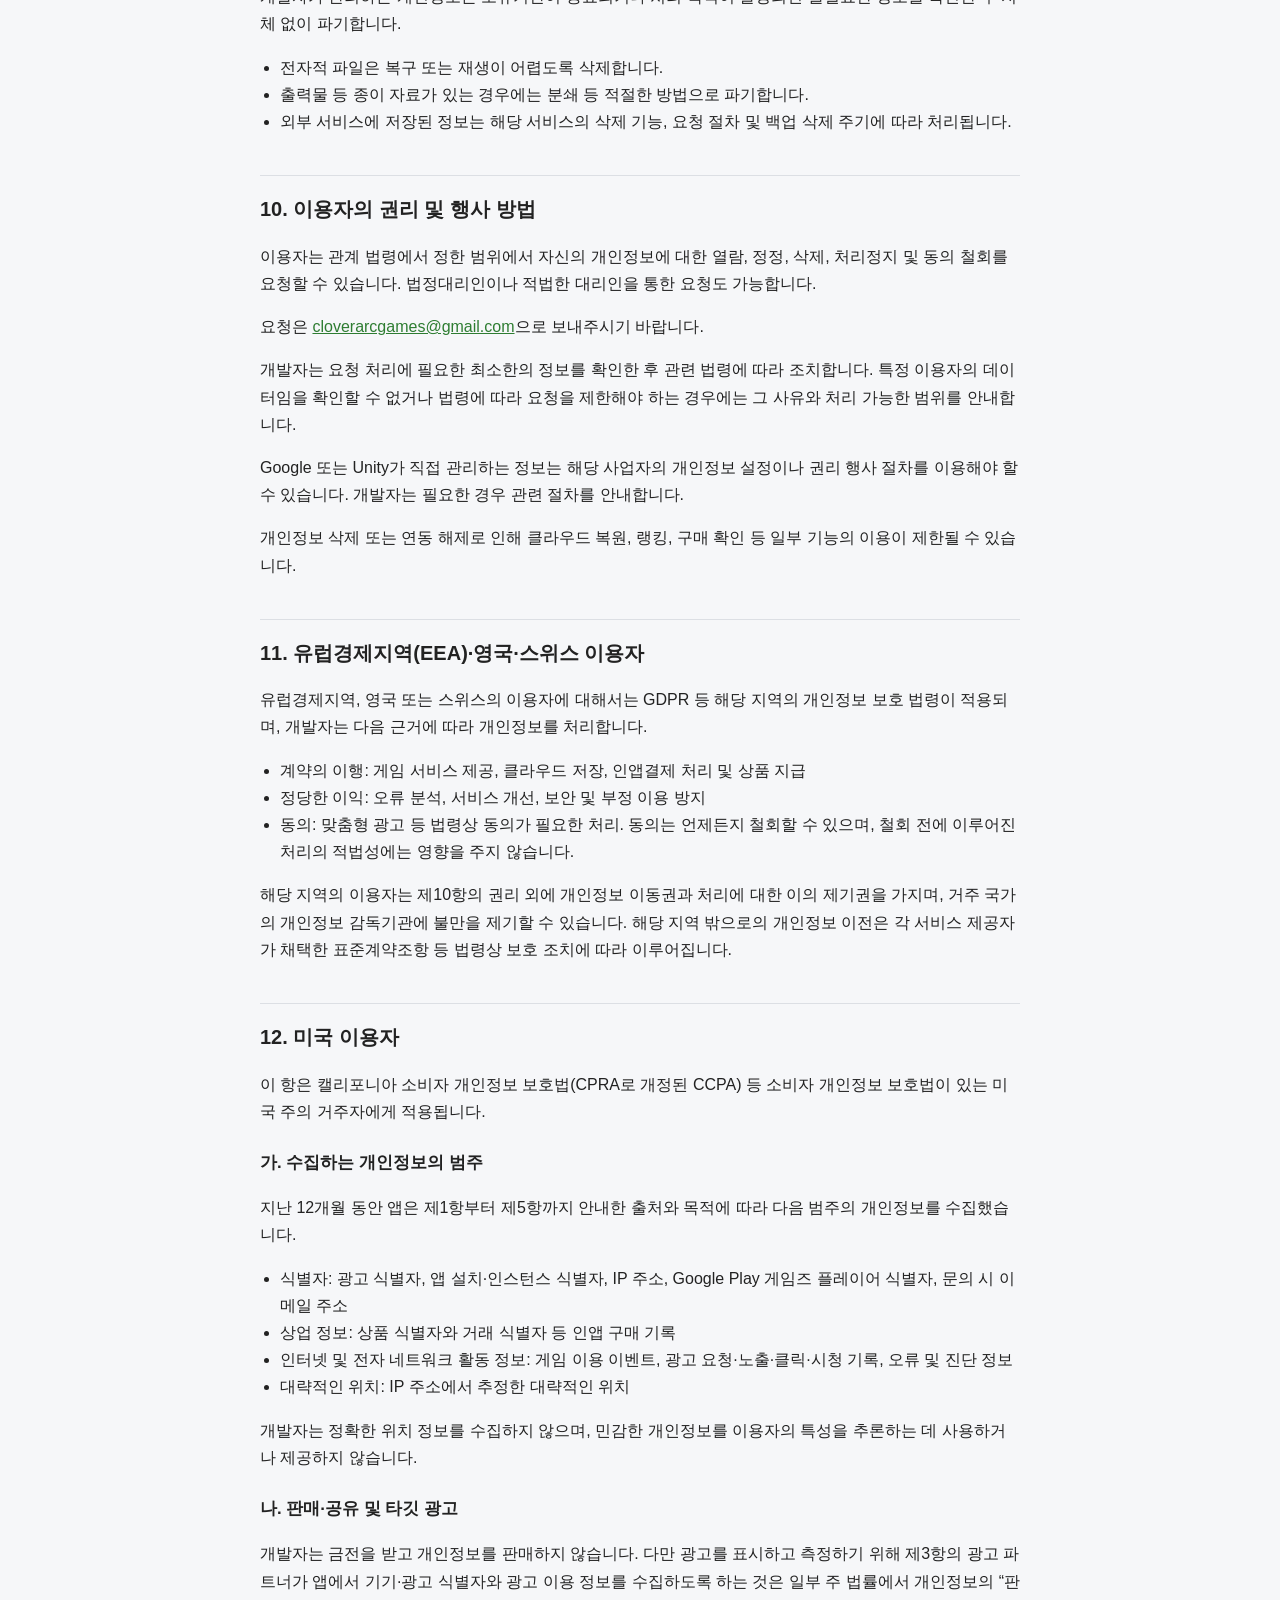
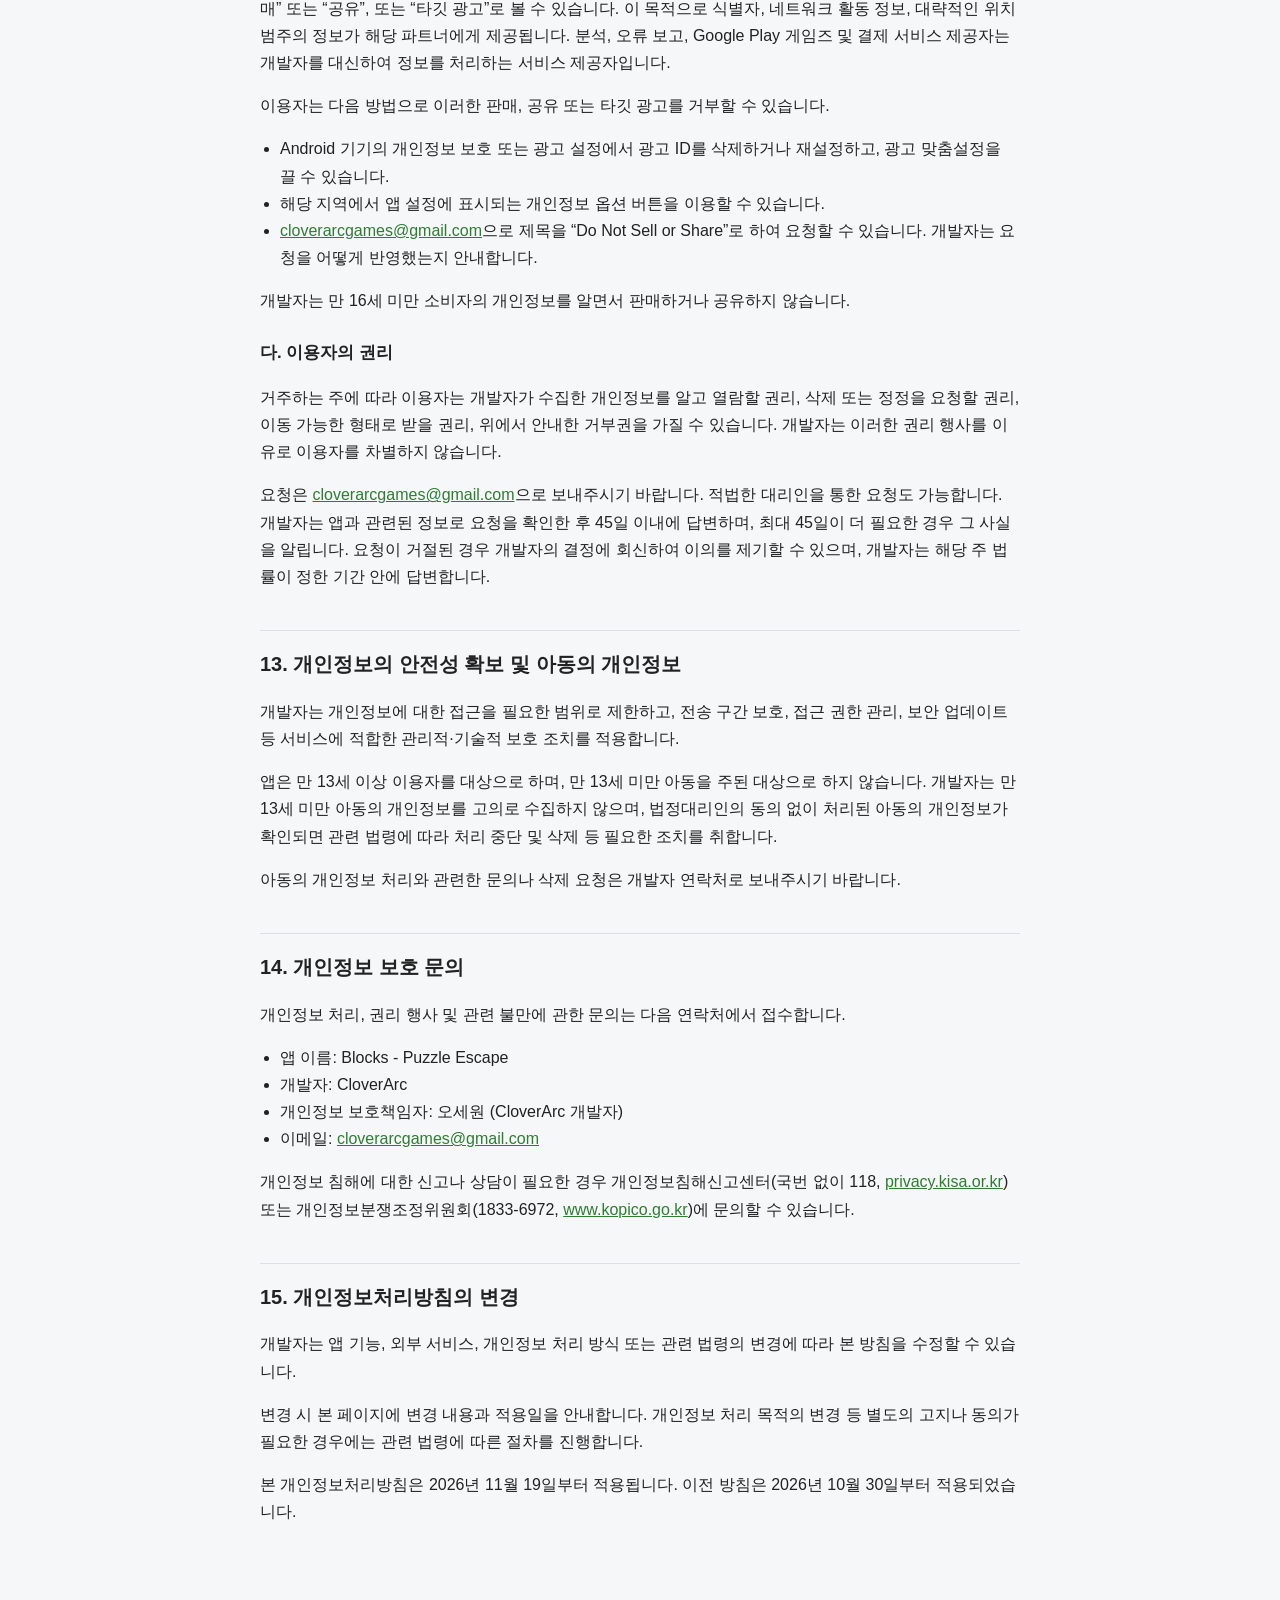
==== commit 74ad85e5: "약관 업데이트" ====
--- a/privacy-ko.html
+++ b/privacy-ko.html
@@ -26,7 +26,7 @@
 <body>
 <main>
   <h1>개인정보처리방침</h1>
-  <p class="meta">Blocks - Puzzle Escape · 시행일: 2026년 10월 30일 · <a href="privacy.html">English</a> · <a href="terms-ko.html">서비스 이용약관</a></p>
+  <p class="meta">Blocks - Puzzle Escape · 시행일: 2026년 11월 19일 · <a href="privacy.html">English</a> · <a href="terms-ko.html">서비스 이용약관</a></p>
 
   <p>CloverArc(이하 “개발자”)는 Blocks - Puzzle Escape(이하 “앱”) 이용자의 개인정보를 보호하기 위해, 앱에서 처리하는 개인정보의 항목과 목적, 외부 서비스의 이용, 보관 및 삭제 방법, 이용자의 권리와 행사 방법을 다음과 같이 안내합니다.</p>
   <p>본 방침은 앱의 게임 서비스, 광고, 인앱결제, Google Play 게임즈 연동 및 고객 문의에 적용됩니다.</p>
@@ -52,6 +52,7 @@
   <h3>다. 오류 및 진단 정보</h3>
   <ul>
     <li>처리 항목: 앱 충돌 및 예외 기록, 오류 발생 시점, 오류 당시의 기기·운영체제·앱 상태, 앱 설치 식별자, 오류와 관련된 화면·스테이지 정보 및 진단 로그</li>
+    <li>처리된 오류 기록: 저장 데이터 읽기·쓰기, 클라우드 저장 읽기, 스토어 연결 실패처럼 앱이 복구했지만 게임 진행이나 구매에 영향을 줄 수 있는 오류가 발생하면, 관련 저장 구역이나 상품 식별자를 포함한 오류 기록</li>
     <li>이용 목적: 오류 원인 분석, 장애 대응, 앱 안정성 개선</li>
     <li>처리 방법: Firebase Crashlytics를 통한 자동 오류 보고</li>
   </ul>
@@ -71,7 +72,7 @@
     <li>이용 목적: 구매 처리, 상품 지급, 구매 내역 확인, 구매 복원 및 결제 관련 문의 대응</li>
     <li>처리 시점: 이용자가 인앱 상품을 구매하거나 구매 복원 기능을 이용할 때</li>
   </ul>
-  <p>결제 수단의 입력과 승인 등은 Google Play 결제 시스템에서 처리합니다. 개발자는 이용자의 전체 카드번호, 카드 비밀번호 등 결제 수단의 상세 정보를 직접 입력받지 않습니다.</p>
+  <p>결제 수단의 입력과 승인 등은 Google Play 결제 시스템에서 처리하며, 원스토어에서 배포하는 앱은 원스토어 결제 시스템에서 처리합니다. 개발자는 이용자의 전체 카드번호, 카드 비밀번호 등 결제 수단의 상세 정보를 직접 입력받지 않습니다.</p>
 
   <h3>바. 고객 문의 정보</h3>
   <ul>
@@ -87,14 +88,14 @@
   <p>기기 데이터는 운영체제의 앱 데이터 삭제 기능 등을 통해 삭제할 수 있습니다. 앱 삭제 후에도 운영체제의 백업이나 클라우드 저장 기능을 통해 일부 데이터가 복원될 수 있습니다.</p>
 
   <h2>3. 광고 서비스 및 이용자의 선택</h2>
-  <p>앱은 Unity LevelPlay 미디에이션을 통해 Unity Ads, ironSource Ads 및 Google AdMob의 전면 광고와 보상형 광고를 제공합니다.</p>
+  <p>앱은 Google AdMob의 전면 광고와 보상형 광고를 직접 및 Unity LevelPlay 미디에이션을 통해 제공하고, Unity Ads와 ironSource Ads의 광고를 Unity LevelPlay 미디에이션을 통해 제공합니다.</p>
   <p>광고 제공 과정에서 기기 및 광고 식별자, IP 주소와 대략적인 위치, 기기·앱 정보, 광고 요청·노출·클릭·시청 기록, 광고 성과 및 진단 정보 등이 처리됩니다.</p>
   <p>이 정보는 광고 표시, 관련성 있는 광고 제공, 광고 성과 측정, 보상 지급 확인, 부정 광고 및 부정 이용 방지 등에 이용됩니다. 광고 제공 및 측정 과정에서 Unity, Google 및 광고 서비스 운영에 참여하는 파트너 사이에 관련 정보가 공유될 수 있습니다.</p>
   <p>이용자는 다음 방법으로 광고 관련 개인정보 처리를 관리할 수 있습니다.</p>
   <ul>
     <li>Android 설정의 개인정보 보호 또는 광고 메뉴에서 광고 ID를 재설정하거나 삭제할 수 있습니다.</li>
     <li>광고에 개인정보 보호 설정 또는 관련 안내가 표시되는 경우 해당 기능을 이용할 수 있습니다.</li>
-    <li>동의가 필요한 지역에서 동의 화면이 제공되는 경우, 해당 화면이나 개인정보 설정을 통해 선택하고 변경할 수 있습니다.</li>
+    <li>동의가 필요한 지역에서는 광고를 요청하기 전에 Google 사용자 메시지 플랫폼(UMP)이 제공하는 동의 화면이 표시됩니다. 선택은 해당 지역에서 앱 설정에 표시되는 개인정보 옵션 버튼으로 언제든지 변경할 수 있습니다.</li>
   </ul>
   <p>맞춤형 광고를 제한해도 일반 광고가 표시될 수 있으며, 광고 제공에 필요한 기본적인 정보 처리가 모두 중단되는 것은 아닙니다.</p>
   <p>광고 제거 상품은 상품 설명에 명시된 광고에 적용됩니다. 광고 제거 구매만으로 분석·오류 보고 등 다른 데이터 처리가 중단되지는 않습니다.</p>
@@ -113,9 +114,9 @@
   <p>Google Play 게임즈 데이터를 삭제해도 개발자나 다른 외부 서비스가 별도로 처리한 데이터가 함께 삭제되는 것은 아닙니다.</p>
 
   <h2>5. 인앱결제</h2>
-  <p>앱은 Google Play 결제 시스템과 Unity IAP를 이용하여 인앱 상품의 구매 및 복원을 처리합니다.</p>
+  <p>앱은 Google Play 결제 시스템과 Unity IAP를 이용하여 인앱 상품의 구매 및 복원을 처리합니다. 원스토어에서 배포하는 앱은 이 대신 원스토어 결제 시스템과 원스토어 인앱결제 SDK를 이용합니다.</p>
   <p>구매 정보는 상품의 지급 여부 확인, 중복 지급 방지, 구매 복원 및 결제 관련 문제 해결에 사용됩니다. 구매 결과와 상품 식별 정보의 일부는 서비스 이용 분석에도 사용됩니다.</p>
-  <p>Google이 처리하는 결제 및 거래 정보에는 Google의 개인정보처리방침과 결제 관련 정책이 적용됩니다. 자세한 내용은 <a href="https://docs.unity.com/en-us/iap/privacy-and-consent">Unity IAP 개인정보 안내</a>를 확인할 수 있습니다.</p>
+  <p>Google이 처리하는 결제 및 거래 정보에는 Google의 개인정보처리방침과 결제 관련 정책이, 원스토어가 처리하는 정보에는 원스토어의 개인정보처리방침과 결제 관련 정책이 적용됩니다. 자세한 내용은 <a href="https://docs.unity.com/en-us/iap/privacy-and-consent">Unity IAP 개인정보 안내</a>를 확인할 수 있습니다.</p>
 
   <h2>6. 외부 서비스 및 개인정보의 처리위탁</h2>
   <p>앱은 다음 외부 서비스를 이용합니다.</p>
@@ -126,6 +127,7 @@
     <tr><td>Firebase Crashlytics</td><td>Google</td><td>오류 분석, 충돌 기록·진단 정보 및 설치 식별자 처리</td></tr>
     <tr><td>Google Play 게임즈</td><td>Google</td><td>로그인, 플레이어 정보, 클라우드 저장 및 리더보드 제공</td></tr>
     <tr><td>Google Play 결제</td><td>Google</td><td>결제 승인, 거래 기록 관리 및 구매 확인</td></tr>
+    <tr><td>원스토어 결제 (원스토어 배포 앱에 한함)</td><td>원스토어 주식회사</td><td>결제 승인, 거래 기록 관리 및 구매 확인</td></tr>
     <tr><td>Google AdMob</td><td>Google</td><td>광고 제공·측정, 광고·기기 식별자 및 광고 이용 정보 처리</td></tr>
     <tr><td>Unity LevelPlay·Unity Ads·ironSource Ads</td><td>Unity 및 그 계열사</td><td>광고 미디에이션·제공·측정, 광고·기기 식별자 및 광고 이용 정보 처리</td></tr>
     <tr><td>Unity IAP</td><td>Unity</td><td>앱과 스토어 간 구매·지급·복원 처리</td></tr>
@@ -147,10 +149,10 @@
     <tr><th>정보 구분</th><th>보유 및 삭제 기준</th></tr>
     <tr><td>기기에 저장된 게임 데이터</td><td>이용자가 앱 데이터를 삭제할 때까지 보관합니다. 운영체제 백업이나 클라우드에 별도로 저장된 데이터는 각각 삭제해야 할 수 있습니다.</td></tr>
     <tr><td>Google Play 게임즈 데이터</td><td>이용자의 게임 데이터 삭제 요청 및 Google의 보관·삭제 정책에 따라 처리됩니다.</td></tr>
-    <tr><td>Firebase Analytics의 사용자·이벤트 수준 데이터</td><td>수집일로부터 2개월간 보관한 후 자동 삭제됩니다. 개인을 식별할 수 없는 집계 통계는 별도로 유지될 수 있습니다.</td></tr>
+    <tr><td>Firebase Analytics의 사용자·이벤트 수준 데이터</td><td>수집일로부터 14개월간 보관한 후 자동 삭제됩니다. 개인을 식별할 수 없는 집계 통계는 별도로 유지될 수 있습니다.</td></tr>
     <tr><td>Firebase Crashlytics의 충돌 기록 및 관련 식별자</td><td>Google의 안내에 따라 90일간 보관한 후 운영 시스템 및 백업에서 삭제하는 절차가 시작됩니다.</td></tr>
     <tr><td>광고 관련 정보</td><td>광고 제공, 성과 측정 및 부정 이용 방지에 필요한 기간 동안 해당 사업자의 보관·삭제 정책에 따라 처리됩니다.</td></tr>
-    <tr><td>구매 및 상품 이용 정보</td><td>구매 권한 확인과 복원에 필요한 기간 동안 처리합니다. Google이 보관하는 거래 기록에는 Google의 정책이 적용됩니다.</td></tr>
+    <tr><td>구매 및 상품 이용 정보</td><td>구매 권한 확인과 복원에 필요한 기간 동안 처리합니다. Google 또는 원스토어가 보관하는 거래 기록에는 각 사업자의 정책이 적용됩니다.</td></tr>
     <tr><td>고객 문의 정보</td><td>문의 처리가 완료되고 추가 보관의 필요성이 없어지면 삭제합니다. 분쟁이 진행 중인 경우에는 해당 분쟁이 종료될 때까지 필요한 범위에서 보관합니다.</td></tr>
   </table>
   </div>
@@ -180,6 +182,7 @@
     <li>국외 이전의 근거: 「개인정보 보호법」 제28조의8 제1항 제3호에 따라, 이용자와의 계약 체결 및 이행을 위해 필요한 처리위탁·보관으로서 본 방침을 통해 공개</li>
     <li>이전 거부 방법 및 효과: 앱 이용을 중단하고 앱을 삭제하면 이후의 이전이 중단됩니다. 광고 관련 이전은 제3항의 광고 ID 설정 등으로 일부 제한할 수 있습니다. 국외 이전을 거부하면 서비스의 전부 또는 일부를 이용할 수 없습니다.</li>
   </ul>
+  <p>원스토어 결제는 대한민국의 원스토어 주식회사가 처리하므로 개발자에 의한 국외 이전에 해당하지 않습니다.</p>
   <p>이용자는 개발자 연락처를 통해 국외 이전에 관한 설명이나 관련 요청을 할 수 있습니다.</p>
 
   <h2>9. 개인정보의 파기 절차 및 방법</h2>
@@ -206,12 +209,36 @@
   </ul>
   <p>해당 지역의 이용자는 제10항의 권리 외에 개인정보 이동권과 처리에 대한 이의 제기권을 가지며, 거주 국가의 개인정보 감독기관에 불만을 제기할 수 있습니다. 해당 지역 밖으로의 개인정보 이전은 각 서비스 제공자가 채택한 표준계약조항 등 법령상 보호 조치에 따라 이루어집니다.</p>
 
-  <h2>12. 개인정보의 안전성 확보 및 아동의 개인정보</h2>
+  <h2>12. 미국 이용자</h2>
+  <p>이 항은 캘리포니아 소비자 개인정보 보호법(CPRA로 개정된 CCPA) 등 소비자 개인정보 보호법이 있는 미국 주의 거주자에게 적용됩니다.</p>
+  <h3>가. 수집하는 개인정보의 범주</h3>
+  <p>지난 12개월 동안 앱은 제1항부터 제5항까지 안내한 출처와 목적에 따라 다음 범주의 개인정보를 수집했습니다.</p>
+  <ul>
+    <li>식별자: 광고 식별자, 앱 설치·인스턴스 식별자, IP 주소, Google Play 게임즈 플레이어 식별자, 문의 시 이메일 주소</li>
+    <li>상업 정보: 상품 식별자와 거래 식별자 등 인앱 구매 기록</li>
+    <li>인터넷 및 전자 네트워크 활동 정보: 게임 이용 이벤트, 광고 요청·노출·클릭·시청 기록, 오류 및 진단 정보</li>
+    <li>대략적인 위치: IP 주소에서 추정한 대략적인 위치</li>
+  </ul>
+  <p>개발자는 정확한 위치 정보를 수집하지 않으며, 민감한 개인정보를 이용자의 특성을 추론하는 데 사용하거나 제공하지 않습니다.</p>
+  <h3>나. 판매·공유 및 타깃 광고</h3>
+  <p>개발자는 금전을 받고 개인정보를 판매하지 않습니다. 다만 광고를 표시하고 측정하기 위해 제3항의 광고 파트너가 앱에서 기기·광고 식별자와 광고 이용 정보를 수집하도록 하는 것은 일부 주 법률에서 개인정보의 “판매” 또는 “공유”, 또는 “타깃 광고”로 볼 수 있습니다. 이 목적으로 식별자, 네트워크 활동 정보, 대략적인 위치 범주의 정보가 해당 파트너에게 제공됩니다. 분석, 오류 보고, Google Play 게임즈 및 결제 서비스 제공자는 개발자를 대신하여 정보를 처리하는 서비스 제공자입니다.</p>
+  <p>이용자는 다음 방법으로 이러한 판매, 공유 또는 타깃 광고를 거부할 수 있습니다.</p>
+  <ul>
+    <li>Android 기기의 개인정보 보호 또는 광고 설정에서 광고 ID를 삭제하거나 재설정하고, 광고 맞춤설정을 끌 수 있습니다.</li>
+    <li>해당 지역에서 앱 설정에 표시되는 개인정보 옵션 버튼을 이용할 수 있습니다.</li>
+    <li><a href="mailto:cloverarcgames@gmail.com">cloverarcgames@gmail.com</a>으로 제목을 “Do Not Sell or Share”로 하여 요청할 수 있습니다. 개발자는 요청을 어떻게 반영했는지 안내합니다.</li>
+  </ul>
+  <p>개발자는 만 16세 미만 소비자의 개인정보를 알면서 판매하거나 공유하지 않습니다.</p>
+  <h3>다. 이용자의 권리</h3>
+  <p>거주하는 주에 따라 이용자는 개발자가 수집한 개인정보를 알고 열람할 권리, 삭제 또는 정정을 요청할 권리, 이동 가능한 형태로 받을 권리, 위에서 안내한 거부권을 가질 수 있습니다. 개발자는 이러한 권리 행사를 이유로 이용자를 차별하지 않습니다.</p>
+  <p>요청은 <a href="mailto:cloverarcgames@gmail.com">cloverarcgames@gmail.com</a>으로 보내주시기 바랍니다. 적법한 대리인을 통한 요청도 가능합니다. 개발자는 앱과 관련된 정보로 요청을 확인한 후 45일 이내에 답변하며, 최대 45일이 더 필요한 경우 그 사실을 알립니다. 요청이 거절된 경우 개발자의 결정에 회신하여 이의를 제기할 수 있으며, 개발자는 해당 주 법률이 정한 기간 안에 답변합니다.</p>
+
+  <h2>13. 개인정보의 안전성 확보 및 아동의 개인정보</h2>
   <p>개발자는 개인정보에 대한 접근을 필요한 범위로 제한하고, 전송 구간 보호, 접근 권한 관리, 보안 업데이트 등 서비스에 적합한 관리적·기술적 보호 조치를 적용합니다.</p>
   <p>앱은 만 13세 이상 이용자를 대상으로 하며, 만 13세 미만 아동을 주된 대상으로 하지 않습니다. 개발자는 만 13세 미만 아동의 개인정보를 고의로 수집하지 않으며, 법정대리인의 동의 없이 처리된 아동의 개인정보가 확인되면 관련 법령에 따라 처리 중단 및 삭제 등 필요한 조치를 취합니다.</p>
   <p>아동의 개인정보 처리와 관련한 문의나 삭제 요청은 개발자 연락처로 보내주시기 바랍니다.</p>
 
-  <h2>13. 개인정보 보호 문의</h2>
+  <h2>14. 개인정보 보호 문의</h2>
   <p>개인정보 처리, 권리 행사 및 관련 불만에 관한 문의는 다음 연락처에서 접수합니다.</p>
   <ul>
     <li>앱 이름: Blocks - Puzzle Escape</li>
@@ -221,10 +248,10 @@
   </ul>
   <p>개인정보 침해에 대한 신고나 상담이 필요한 경우 개인정보침해신고센터(국번 없이 118, <a href="https://privacy.kisa.or.kr">privacy.kisa.or.kr</a>) 또는 개인정보분쟁조정위원회(1833-6972, <a href="https://www.kopico.go.kr">www.kopico.go.kr</a>)에 문의할 수 있습니다.</p>
 
-  <h2>14. 개인정보처리방침의 변경</h2>
+  <h2>15. 개인정보처리방침의 변경</h2>
   <p>개발자는 앱 기능, 외부 서비스, 개인정보 처리 방식 또는 관련 법령의 변경에 따라 본 방침을 수정할 수 있습니다.</p>
   <p>변경 시 본 페이지에 변경 내용과 적용일을 안내합니다. 개인정보 처리 목적의 변경 등 별도의 고지나 동의가 필요한 경우에는 관련 법령에 따른 절차를 진행합니다.</p>
-  <p>본 개인정보처리방침은 2026년 10월 30일부터 적용됩니다.</p>
+  <p>본 개인정보처리방침은 2026년 11월 19일부터 적용됩니다. 이전 방침은 2026년 10월 30일부터 적용되었습니다.</p>
 </main>
 </body>
 </html>
